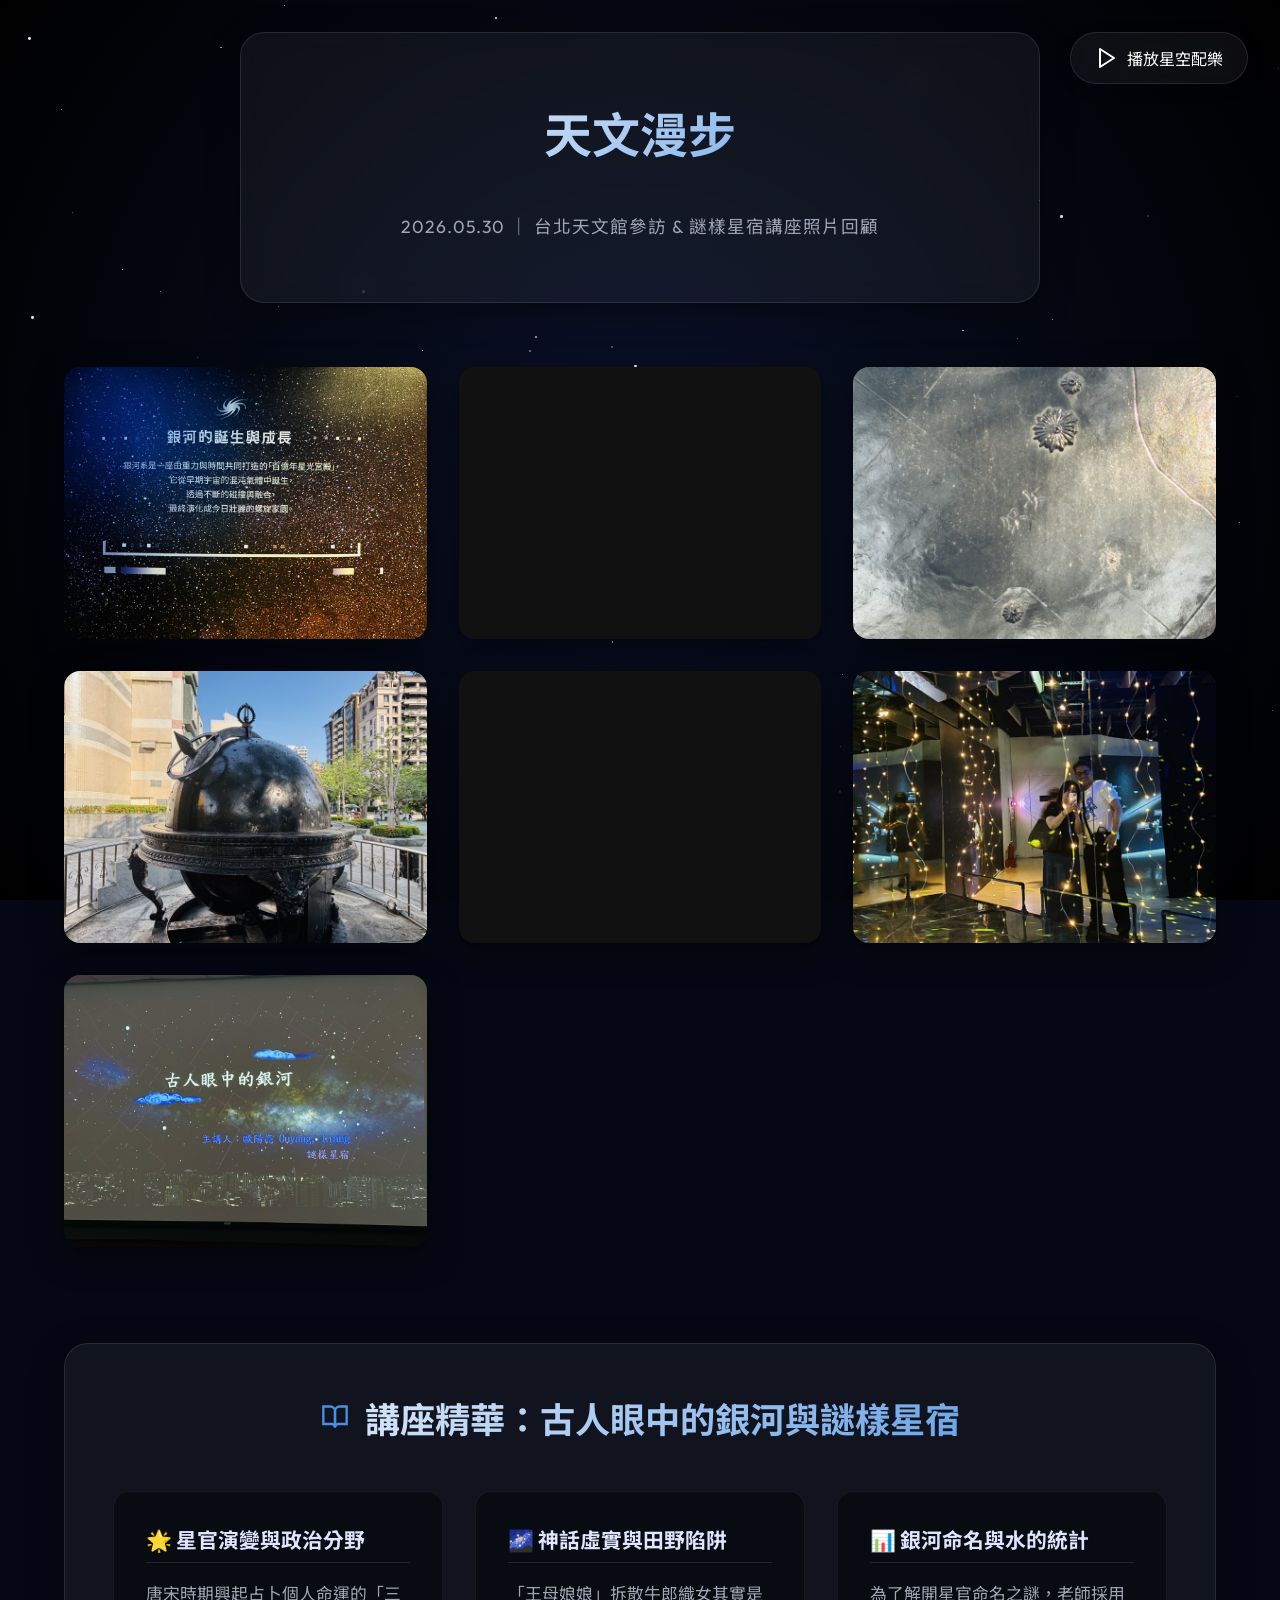
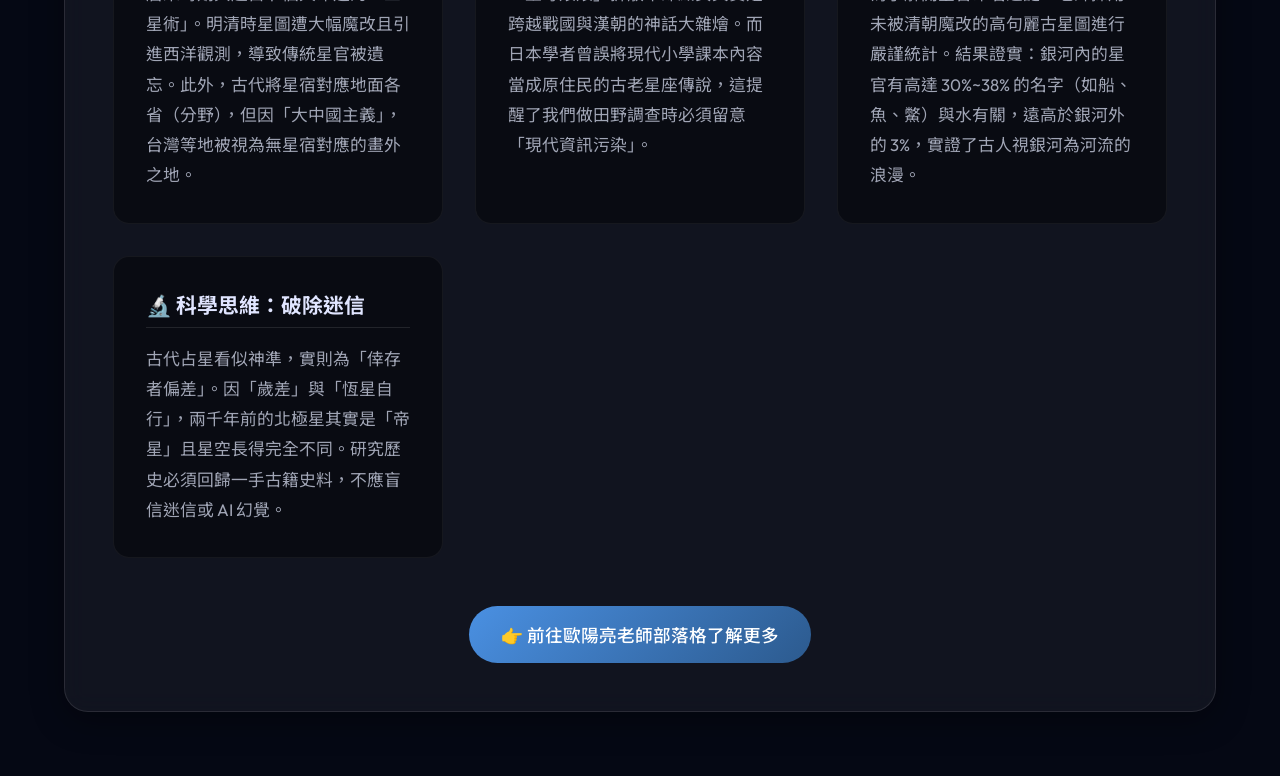
==== index.html @ 5d8cb3df "Optimize for iPhone 15 Pro" ====
<!DOCTYPE html>
<html lang="zh-TW">
<head>
    <meta charset="UTF-8">
    <meta name="viewport" content="width=device-width, initial-scale=1.0, viewport-fit=cover, maximum-scale=1.0, user-scalable=no">
    <meta name="apple-mobile-web-app-capable" content="yes">
    <meta name="apple-mobile-web-app-status-bar-style" content="black-translucent">
    <title>天文館參訪與講座紀錄</title>
    <meta name="description" content="2026年5月30日台北天文館參訪與歐陽亮老師「謎樣星宿」講座紀錄">
    <link href="https://fonts.googleapis.com/css2?family=Noto+Sans+TC:wght@300;400;700&family=Outfit:wght@300;500;700&display=swap" rel="stylesheet">
    <link rel="stylesheet" href="style.css">
</head>
<body>
    <div class="background-animation"></div>

    <audio id="bg-music" src="https://cdn.pixabay.com/download/audio/2022/05/27/audio_1808fbf07a.mp3" loop preload="auto"></audio>
    
    <button id="music-toggle" class="music-btn">
        <svg viewBox="0 0 24 24" width="24" height="24" stroke="currentColor" stroke-width="2" fill="none" stroke-linecap="round" stroke-linejoin="round"><polygon points="5 3 19 12 5 21 5 3"></polygon></svg>
        <span class="music-text">播放星空配樂</span>
    </button>
    
    <header class="glass-header">
        <h1>天文漫步 <span>Galactic Journey</span></h1>
        <p>2026.05.30 ｜ 台北天文館參訪 & 謎樣星宿講座照片回顧</p>
    </header>

    <main class="gallery-container">
        <div class="gallery-item" data-title="銀河的誕生與成長">
            <img src="galaxy_birth.jpg" alt="銀河的誕生與成長">
            <div class="overlay"><h3>銀河的誕生與成長</h3></div>
        </div>
        
        <div class="gallery-item video-item" data-title="星際體驗 1">
            <video autoplay loop muted playsinline>
                <source src="801822797.834747.mp4" type="video/mp4">
            </video>
            <div class="overlay"><h3>星際體驗展區 1</h3></div>
        </div>

        <div class="gallery-item" data-title="古代星圖考證">
            <img src="ancient_starmap.jpg" alt="古代星圖考證">
            <div class="overlay"><h3>古代星圖考證</h3></div>
        </div>

        <div class="gallery-item" data-title="戶外渾天儀">
            <img src="armillary_sphere.jpg" alt="戶外渾天儀">
            <div class="overlay"><h3>戶外天文儀器</h3></div>
        </div>

        <div class="gallery-item video-item" data-title="星際體驗 2">
            <video autoplay loop muted playsinline>
                <source src="801822753.452642.mp4" type="video/mp4">
            </video>
            <div class="overlay"><h3>星際體驗展區 2</h3></div>
        </div>

        <div class="gallery-item" data-title="沉浸式星空房">
            <img src="galaxy_light_room.jpg" alt="沉浸式星空房">
            <div class="overlay"><h3>沉浸式光影體驗</h3></div>
        </div>

        <div class="gallery-item" data-title="歐陽亮老師講座">
            <img src="lecture_slide.jpg" alt="歐陽亮老師講座">
            <div class="overlay"><h3>古人眼中的銀河</h3></div>
        </div>
    </main>

    <section class="lecture-content">
        <h2><svg viewBox="0 0 24 24" width="28" height="28" stroke="#4a90e2" stroke-width="2" fill="none"><path d="M2 3h6a4 4 0 0 1 4 4v14a3 3 0 0 0-3-3H2z"></path><path d="M22 3h-6a4 4 0 0 0-4 4v14a3 3 0 0 1 3-3h7z"></path></svg> 講座精華：古人眼中的銀河與謎樣星宿</h2>
        <div class="lecture-grid">
            <div class="lecture-card">
                <h3>🌟 星官演變與政治分野</h3>
                <p>唐宋時期興起占卜個人命運的「三星術」。明清時星圖遭大幅魔改且引進西洋觀測，導致傳統星官被遺忘。此外，古代將星宿對應地面各省（分野），但因「大中國主義」，台灣等地被視為無星宿對應的畫外之地。</p>
            </div>
            <div class="lecture-card">
                <h3>🌌 神話虛實與田野陷阱</h3>
                <p>「王母娘娘」拆散牛郎織女其實是跨越戰國與漢朝的神話大雜燴。而日本學者曾誤將現代小學課本內容當成原住民的古老星座傳說，這提醒了我們做田野調查時必須留意「現代資訊污染」。</p>
            </div>
            <div class="lecture-card">
                <h3>📊 銀河命名與水的統計</h3>
                <p>為了解開星官命名之謎，老師採用未被清朝魔改的高句麗古星圖進行嚴謹統計。結果證實：銀河內的星官有高達 30%~38% 的名字（如船、魚、鱉）與水有關，遠高於銀河外的 3%，實證了古人視銀河為河流的浪漫。</p>
            </div>
            <div class="lecture-card">
                <h3>🔬 科學思維：破除迷信</h3>
                <p>古代占星看似神準，實則為「倖存者偏差」。因「歲差」與「恆星自行」，兩千年前的北極星其實是「帝星」且星空長得完全不同。研究歷史必須回歸一手古籍史料，不應盲信迷信或 AI 幻覺。</p>
            </div>
        </div>
        <div class="lecture-footer">
            <a href="https://liangouystar.blogspot.com/" target="_blank" class="blog-btn">👉 前往歐陽亮老師部落格了解更多</a>
        </div>
    </section>

    <!-- Lightbox Modal -->
    <div id="lightbox" class="lightbox">
        <span class="close-btn">&times;</span>
        <div class="lightbox-content">
            <div id="lightbox-media"></div>
            <p id="lightbox-caption"></p>
        </div>
    </div>

    <script src="script.js"></script>
</body>
</html>
---- style.css ----
:root {
    --bg-color: #050814;
    --text-primary: #ffffff;
    --text-secondary: #a0a5b5;
    --accent: #4a90e2;
    --glass-bg: rgba(255, 255, 255, 0.05);
    --glass-border: rgba(255, 255, 255, 0.1);
}

* {
    margin: 0;
    padding: 0;
    box-sizing: border-box;
}

body {
    background-color: var(--bg-color);
    color: var(--text-primary);
    font-family: 'Outfit', 'Noto Sans TC', sans-serif;
    min-height: 100vh;
    overflow-x: hidden;
    padding-bottom: env(safe-area-inset-bottom);
    -webkit-tap-highlight-color: transparent;
}

/* Background Stars Animation */
.background-animation {
    position: fixed;
    top: 0;
    left: 0;
    width: 100vw;
    height: 100vh;
    z-index: -1;
    background: radial-gradient(circle at center, #0a1128 0%, #000000 100%);
}

.glass-header {
    text-align: center;
    padding: 4rem 2rem;
    margin: 2rem auto;
    width: 90%;
    max-width: 800px;
    background: var(--glass-bg);
    backdrop-filter: blur(12px);
    -webkit-backdrop-filter: blur(12px);
    border: 1px solid var(--glass-border);
    border-radius: 24px;
    box-shadow: 0 8px 32px 0 rgba(0, 0, 0, 0.37);
    animation: fadeInDown 1s ease-out;
}

.glass-header h1 {
    font-size: 3rem;
    font-weight: 700;
    margin-bottom: 0.5rem;
    background: linear-gradient(135deg, #fff, #4a90e2);
    -webkit-background-clip: text;
    -webkit-text-fill-color: transparent;
}

.glass-header h1 span {
    font-weight: 300;
    font-size: 1.5rem;
    display: block;
    margin-top: 0.5rem;
    letter-spacing: 4px;
    opacity: 0.8;
}

.glass-header p {
    color: var(--text-secondary);
    font-size: 1.1rem;
    letter-spacing: 1px;
}

/* Music Button */
.music-btn {
    position: fixed;
    top: calc(2rem + env(safe-area-inset-top));
    right: calc(2rem + env(safe-area-inset-right));
    z-index: 100;
    background: var(--glass-bg);
    backdrop-filter: blur(12px);
    -webkit-backdrop-filter: blur(12px);
    border: 1px solid var(--glass-border);
    border-radius: 30px;
    padding: 0.8rem 1.5rem;
    color: var(--text-primary);
    cursor: pointer;
    display: flex;
    align-items: center;
    gap: 0.5rem;
    font-family: 'Outfit', 'Noto Sans TC', sans-serif;
    font-size: 1rem;
    transition: all 0.3s ease;
    box-shadow: 0 4px 15px rgba(0, 0, 0, 0.2);
}

.music-btn:hover {
    background: rgba(255, 255, 255, 0.15);
    transform: translateY(-2px);
}

.music-btn.playing {
    color: var(--accent);
    border-color: var(--accent);
    box-shadow: 0 0 20px rgba(74, 144, 226, 0.4);
}

/* Gallery Grid */
.gallery-container {
    display: grid;
    grid-template-columns: repeat(auto-fill, minmax(300px, 1fr));
    gap: 2rem;
    padding: 2rem 5%;
    max-width: 1400px;
    margin: 0 auto;
}

.gallery-item {
    position: relative;
    border-radius: 16px;
    overflow: hidden;
    cursor: pointer;
    background: #111;
    aspect-ratio: 4/3;
    box-shadow: 0 10px 30px rgba(0, 0, 0, 0.5);
    transition: transform 0.4s cubic-bezier(0.175, 0.885, 0.32, 1.275), box-shadow 0.4s ease;
    animation: fadeInUp 0.8s ease-out backwards;
}

.gallery-item:nth-child(1) { animation-delay: 0.1s; }
.gallery-item:nth-child(2) { animation-delay: 0.2s; }
.gallery-item:nth-child(3) { animation-delay: 0.3s; }
.gallery-item:nth-child(4) { animation-delay: 0.4s; }
.gallery-item:nth-child(5) { animation-delay: 0.5s; }
.gallery-item:nth-child(6) { animation-delay: 0.6s; }
.gallery-item:nth-child(7) { animation-delay: 0.7s; }

.gallery-item:hover {
    transform: translateY(-10px) scale(1.02);
    box-shadow: 0 15px 40px rgba(74, 144, 226, 0.3);
}

.gallery-item img, .gallery-item video {
    width: 100%;
    height: 100%;
    object-fit: cover;
    transition: transform 0.6s ease;
}

.gallery-item:hover img, .gallery-item:hover video {
    transform: scale(1.1);
}

.overlay {
    position: absolute;
    bottom: 0;
    left: 0;
    right: 0;
    background: linear-gradient(to top, rgba(0,0,0,0.9), transparent);
    padding: 2rem 1.5rem 1.5rem;
    transform: translateY(100%);
    transition: transform 0.4s ease;
}

.gallery-item:hover .overlay {
    transform: translateY(0);
}

.overlay h3 {
    font-size: 1.2rem;
    font-weight: 500;
    letter-spacing: 1px;
}

/* Lightbox Modal */
.lightbox {
    position: fixed;
    top: 0;
    left: 0;
    width: 100%;
    height: 100%;
    background: rgba(0, 0, 0, 0.95);
    backdrop-filter: blur(10px);
    display: flex;
    justify-content: center;
    align-items: center;
    z-index: 1000;
    opacity: 0;
    pointer-events: none;
    transition: opacity 0.4s ease;
}

.lightbox.active {
    opacity: 1;
    pointer-events: all;
}

.lightbox-content {
    position: relative;
    max-width: 90%;
    max-height: 90vh;
    display: flex;
    flex-direction: column;
    align-items: center;
    transform: scale(0.9);
    transition: transform 0.4s cubic-bezier(0.175, 0.885, 0.32, 1.275);
}

.lightbox.active .lightbox-content {
    transform: scale(1);
}

#lightbox-media img, #lightbox-media video {
    max-width: 100%;
    max-height: 80vh;
    border-radius: 8px;
    box-shadow: 0 10px 40px rgba(0,0,0,0.5);
}

#lightbox-caption {
    margin-top: 1rem;
    font-size: 1.2rem;
    letter-spacing: 1px;
    color: var(--text-secondary);
}

.close-btn {
    position: absolute;
    top: calc(1rem + env(safe-area-inset-top));
    right: calc(1.5rem + env(safe-area-inset-right));
    font-size: 3rem;
    color: white;
    cursor: pointer;
    transition: color 0.3s ease;
}

.close-btn:hover {
    color: var(--accent);
}

/* Lecture Content Section */
.lecture-content {
    margin: 4rem auto;
    padding: 3rem;
    width: 90%;
    max-width: 1400px;
    background: var(--glass-bg);
    backdrop-filter: blur(12px);
    -webkit-backdrop-filter: blur(12px);
    border: 1px solid var(--glass-border);
    border-radius: 24px;
    box-shadow: 0 8px 32px 0 rgba(0, 0, 0, 0.37);
    animation: fadeInUp 1s ease-out;
}

.lecture-content h2 {
    display: flex;
    align-items: center;
    justify-content: center;
    gap: 1rem;
    font-size: 2.2rem;
    margin-bottom: 3rem;
    background: linear-gradient(135deg, #fff, #4a90e2);
    -webkit-background-clip: text;
    -webkit-text-fill-color: transparent;
}

.lecture-grid {
    display: grid;
    grid-template-columns: repeat(auto-fit, minmax(280px, 1fr));
    gap: 2rem;
}

.lecture-card {
    background: rgba(0, 0, 0, 0.4);
    border: 1px solid rgba(255, 255, 255, 0.05);
    padding: 2rem;
    border-radius: 16px;
    transition: transform 0.3s ease, box-shadow 0.3s ease, background 0.3s ease;
}

.lecture-card:hover {
    transform: translateY(-5px);
    background: rgba(255, 255, 255, 0.05);
    box-shadow: 0 10px 25px rgba(74, 144, 226, 0.15);
    border-color: rgba(74, 144, 226, 0.3);
}

.lecture-card h3 {
    font-size: 1.3rem;
    margin-bottom: 1rem;
    color: #e0e5ff;
    border-bottom: 1px solid rgba(255, 255, 255, 0.1);
    padding-bottom: 0.5rem;
}

.lecture-card p {
    color: var(--text-secondary);
    line-height: 1.8;
    font-size: 1.05rem;
}

.lecture-footer {
    margin-top: 3rem;
    text-align: center;
}

.blog-btn {
    display: inline-block;
    padding: 1rem 2rem;
    background: linear-gradient(135deg, #4a90e2, #2c5a8e);
    color: #fff;
    text-decoration: none;
    border-radius: 30px;
    font-weight: 500;
    font-size: 1.1rem;
    transition: transform 0.3s ease, box-shadow 0.3s ease;
}

.blog-btn:hover {
    transform: scale(1.05);
    box-shadow: 0 0 20px rgba(74, 144, 226, 0.5);
}

@keyframes fadeInDown {
    from { opacity: 0; transform: translateY(-30px); }
    to { opacity: 1; transform: translateY(0); }
}

@keyframes fadeInUp {
    from { opacity: 0; transform: translateY(30px); }
    to { opacity: 1; transform: translateY(0); }
}

@media (max-width: 768px) {
    .glass-header { 
        padding: 2rem 1rem; 
        margin: calc(1rem + env(safe-area-inset-top)) 1rem 1rem; 
        width: auto; 
    }
    .glass-header h1 { font-size: 1.8rem; }
    .gallery-container { 
        grid-template-columns: 1fr; /* Single column on iPhone */
        gap: 1.5rem; 
        padding: 1rem env(safe-area-inset-right) 1rem env(safe-area-inset-left);
    }
    .lecture-content { 
        margin: 2rem 1rem; 
        padding: 2rem 1.5rem; 
        width: auto; 
    }
    .lecture-content h2 { font-size: 1.5rem; }
    
    /* Adjust music button for iPhone 15 Pro / Dynamic Island */
    .music-btn {
        padding: 0.8rem;
        top: calc(1rem + env(safe-area-inset-top));
        right: calc(1rem + env(safe-area-inset-right));
        border-radius: 50%;
    }
    .music-btn .music-text {
        display: none; /* Hide text on phone to save space */
    }
    .music-btn svg {
        margin: 0;
    }
}
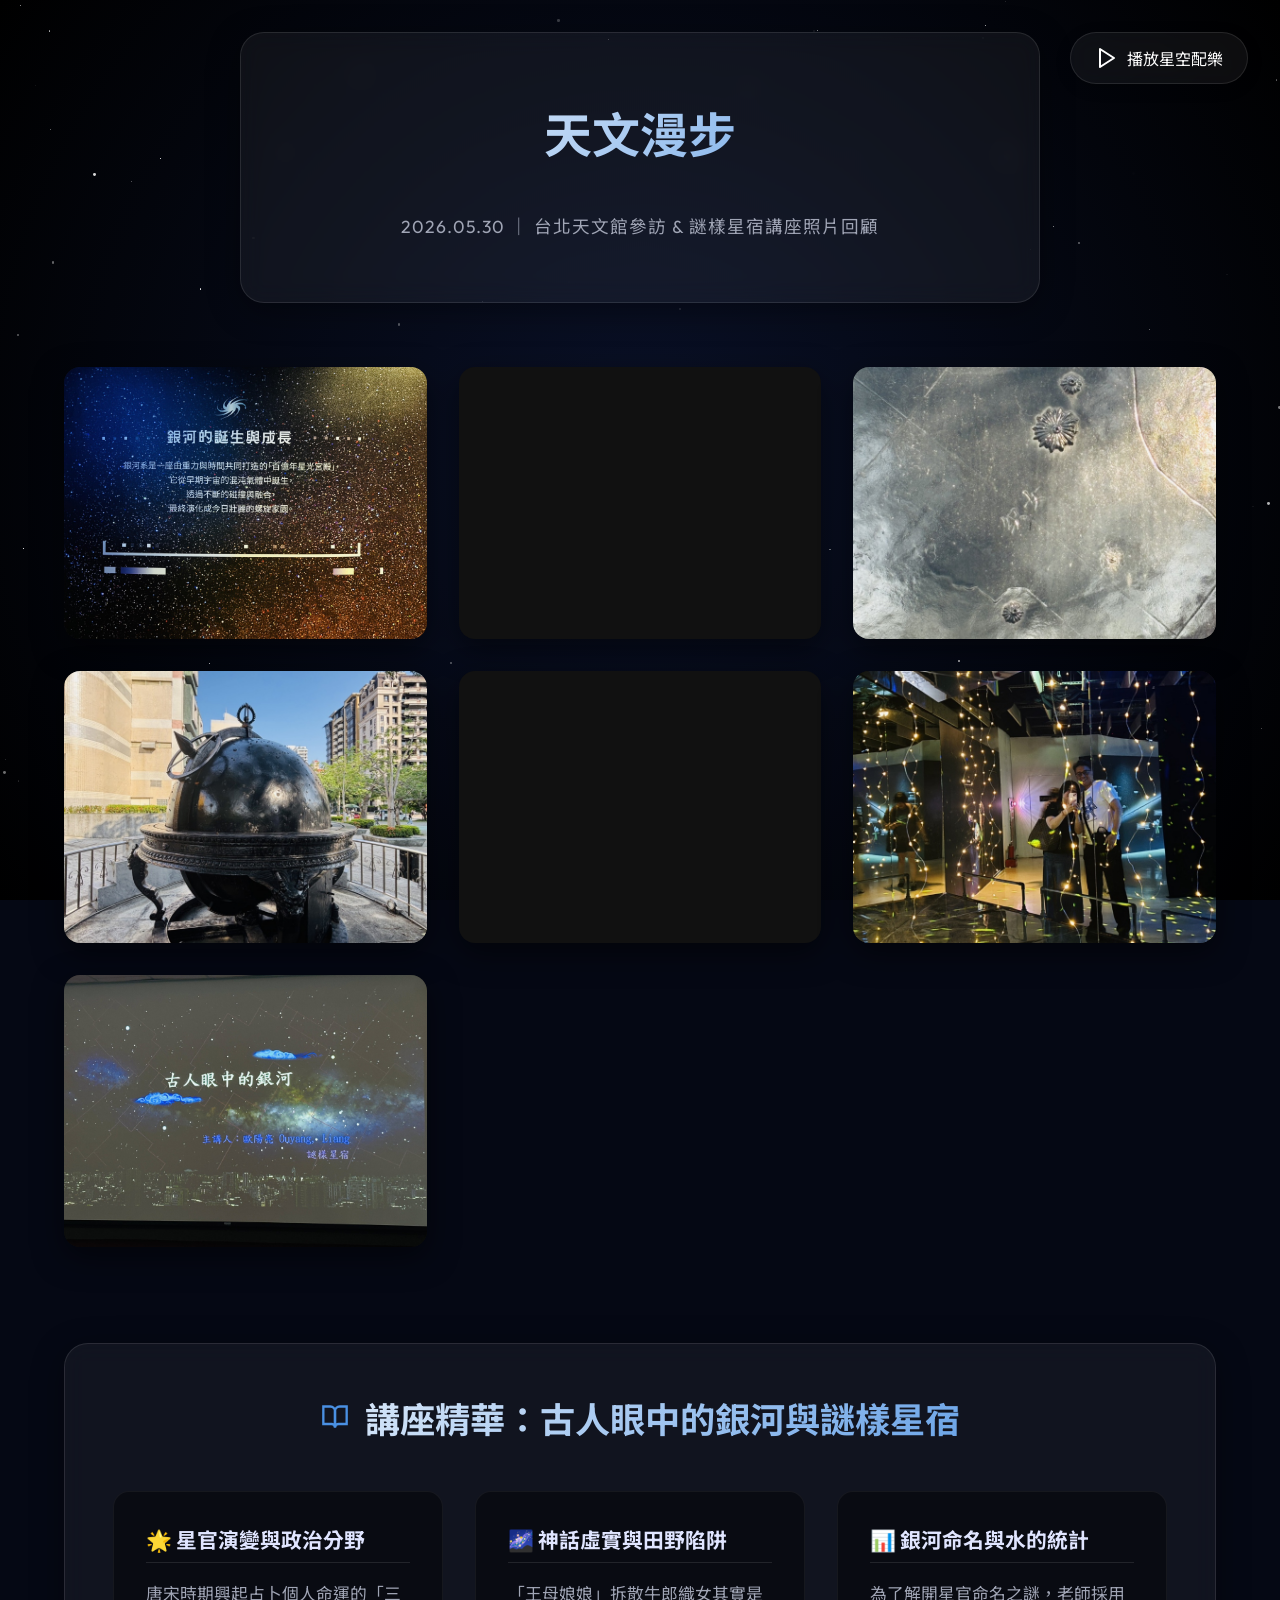
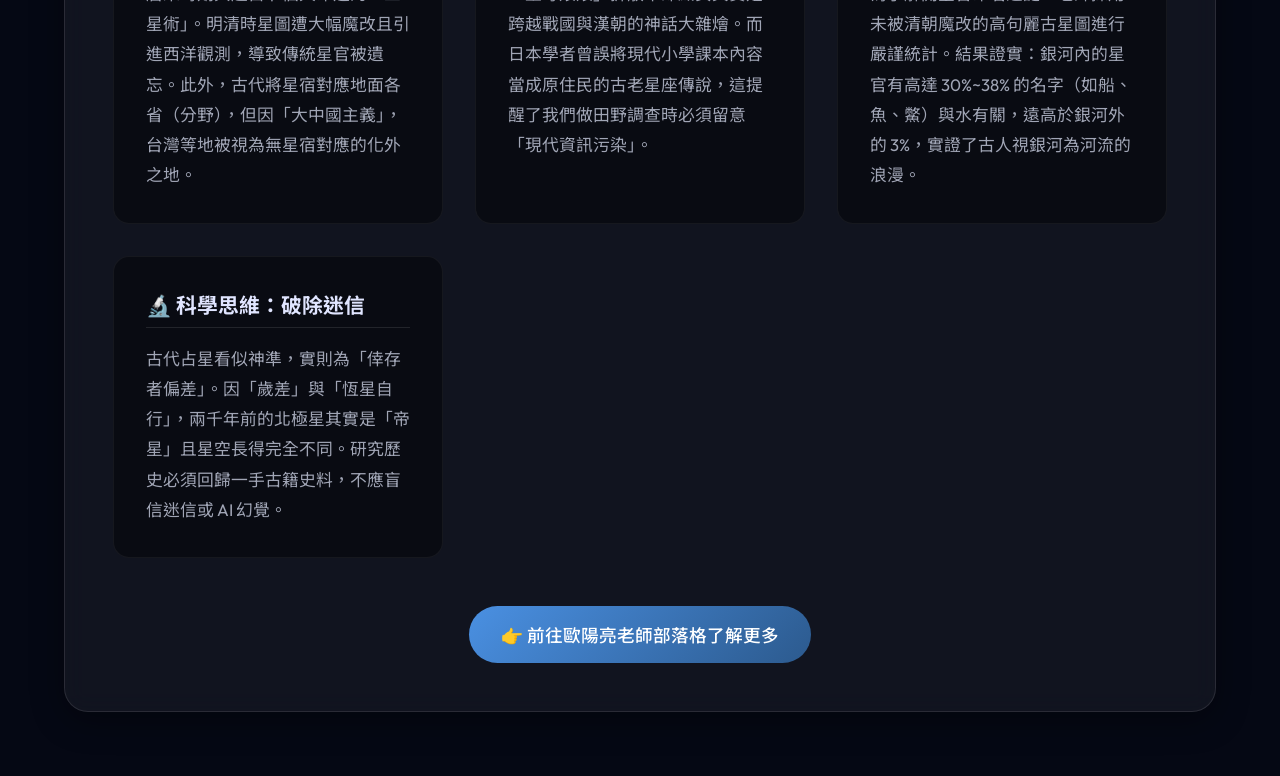
==== commit d3f5afd2: "Fix typo: 畫外之地 -> 化外之地" ====
--- a/index.html
+++ b/index.html
@@ -71,7 +71,7 @@
         <div class="lecture-grid">
             <div class="lecture-card">
                 <h3>🌟 星官演變與政治分野</h3>
-                <p>唐宋時期興起占卜個人命運的「三星術」。明清時星圖遭大幅魔改且引進西洋觀測，導致傳統星官被遺忘。此外，古代將星宿對應地面各省（分野），但因「大中國主義」，台灣等地被視為無星宿對應的畫外之地。</p>
+                <p>唐宋時期興起占卜個人命運的「三星術」。明清時星圖遭大幅魔改且引進西洋觀測，導致傳統星官被遺忘。此外，古代將星宿對應地面各省（分野），但因「大中國主義」，台灣等地被視為無星宿對應的化外之地。</p>
             </div>
             <div class="lecture-card">
                 <h3>🌌 神話虛實與田野陷阱</h3>
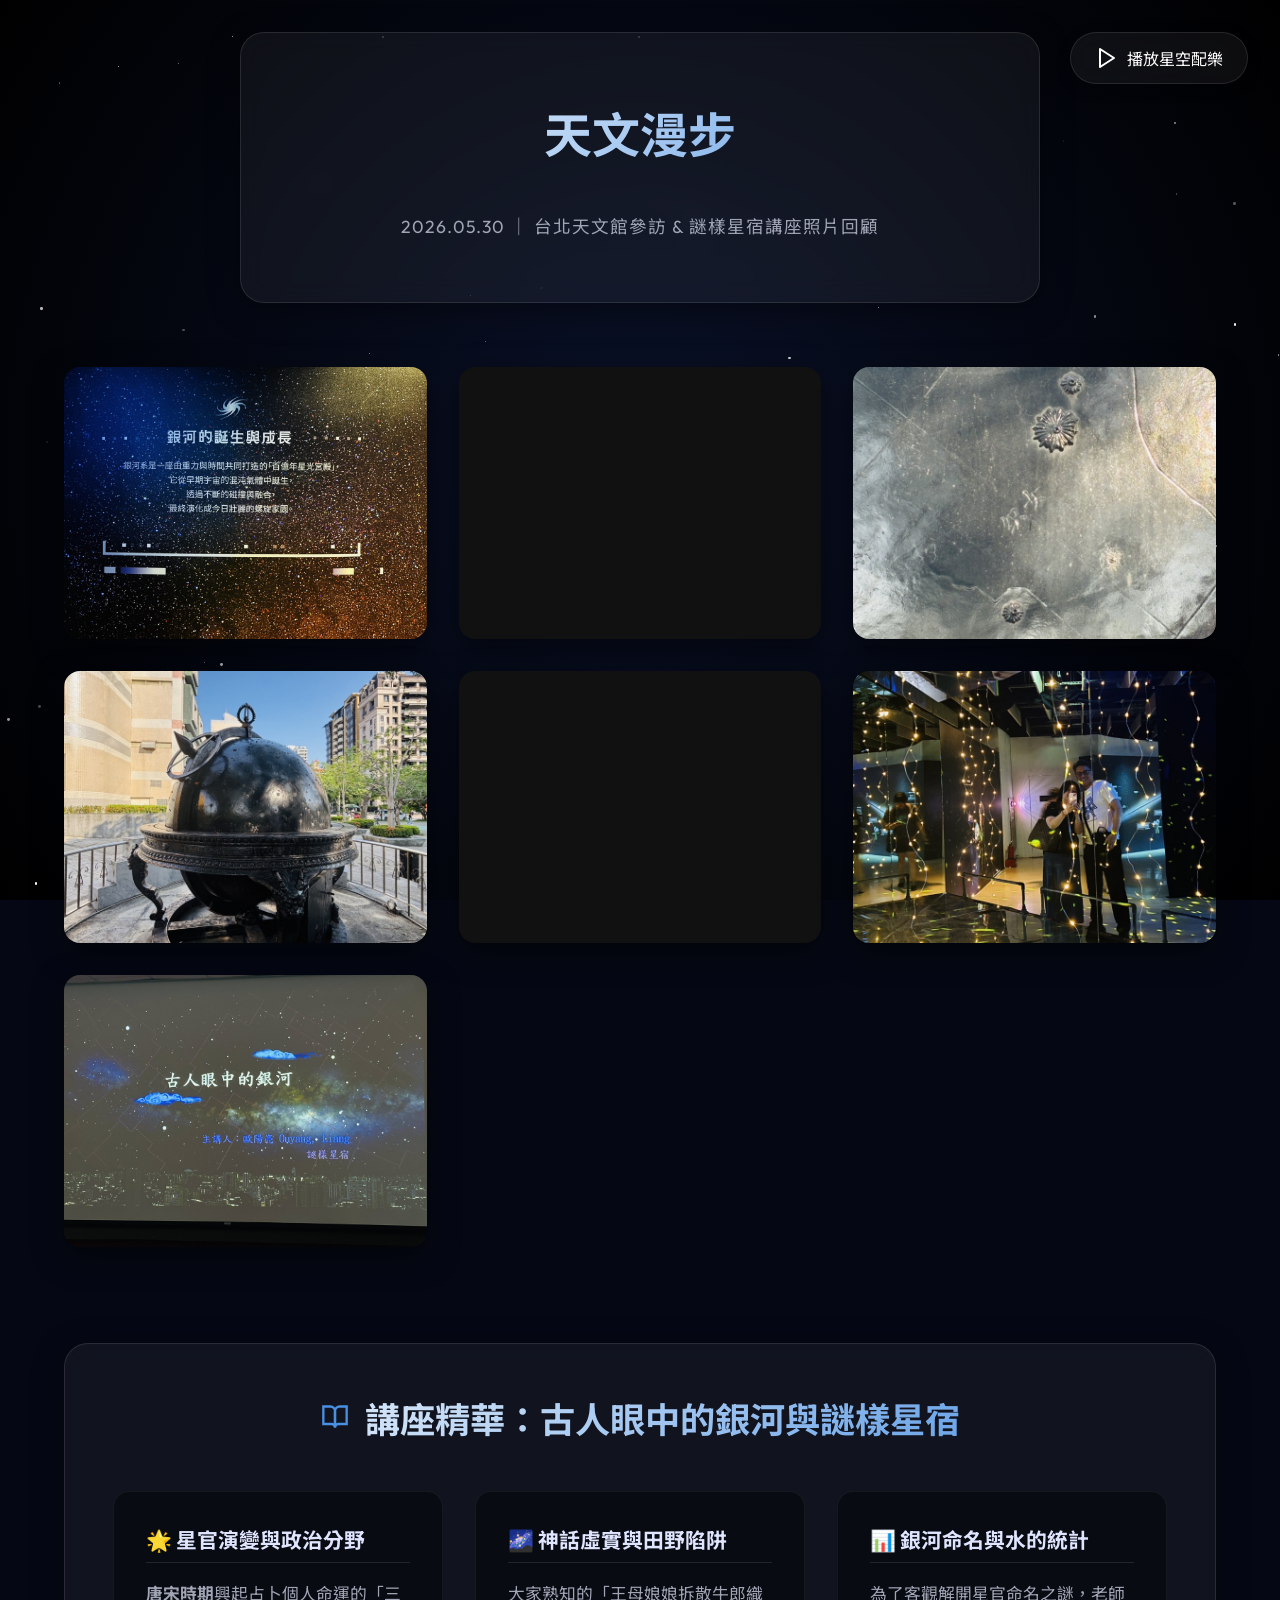
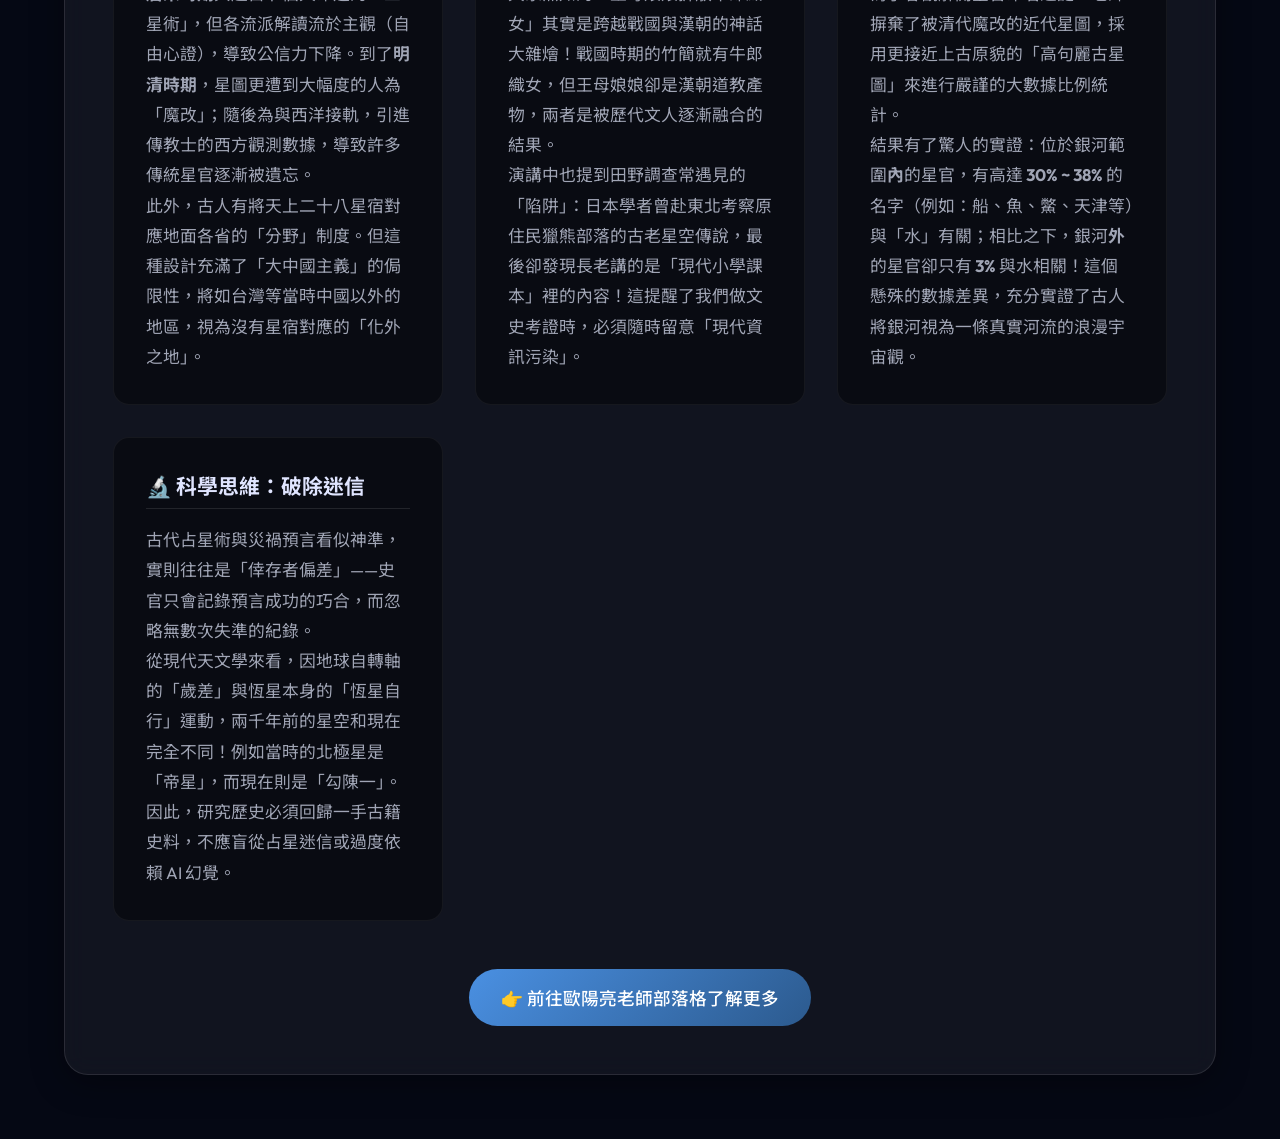
==== commit 17c3f07e: "Enrich lecture content" ====
--- a/index.html
+++ b/index.html
@@ -71,19 +71,23 @@
         <div class="lecture-grid">
             <div class="lecture-card">
                 <h3>🌟 星官演變與政治分野</h3>
-                <p>唐宋時期興起占卜個人命運的「三星術」。明清時星圖遭大幅魔改且引進西洋觀測，導致傳統星官被遺忘。此外，古代將星宿對應地面各省（分野），但因「大中國主義」，台灣等地被視為無星宿對應的化外之地。</p>
+                <p><strong>唐宋時期</strong>興起占卜個人命運的「三星術」，但各流派解讀流於主觀（自由心證），導致公信力下降。到了<strong>明清時期</strong>，星圖更遭到大幅度的人為「魔改」；隨後為與西洋接軌，引進傳教士的西方觀測數據，導致許多傳統星官逐漸被遺忘。</p>
+                <p>此外，古人有將天上二十八星宿對應地面各省的「分野」制度。但這種設計充滿了「大中國主義」的侷限性，將如台灣等當時中國以外的地區，視為沒有星宿對應的「化外之地」。</p>
             </div>
             <div class="lecture-card">
                 <h3>🌌 神話虛實與田野陷阱</h3>
-                <p>「王母娘娘」拆散牛郎織女其實是跨越戰國與漢朝的神話大雜燴。而日本學者曾誤將現代小學課本內容當成原住民的古老星座傳說，這提醒了我們做田野調查時必須留意「現代資訊污染」。</p>
+                <p>大家熟知的「王母娘娘拆散牛郎織女」其實是跨越戰國與漢朝的神話大雜燴！戰國時期的竹簡就有牛郎織女，但王母娘娘卻是漢朝道教產物，兩者是被歷代文人逐漸融合的結果。</p>
+                <p>演講中也提到田野調查常遇見的「陷阱」：日本學者曾赴東北考察原住民獵熊部落的古老星空傳說，最後卻發現長老講的是「現代小學課本」裡的內容！這提醒了我們做文史考證時，必須隨時留意「現代資訊污染」。</p>
             </div>
             <div class="lecture-card">
                 <h3>📊 銀河命名與水的統計</h3>
-                <p>為了解開星官命名之謎，老師採用未被清朝魔改的高句麗古星圖進行嚴謹統計。結果證實：銀河內的星官有高達 30%~38% 的名字（如船、魚、鱉）與水有關，遠高於銀河外的 3%，實證了古人視銀河為河流的浪漫。</p>
+                <p>為了客觀解開星官命名之謎，老師摒棄了被清代魔改的近代星圖，採用更接近上古原貌的「高句麗古星圖」來進行嚴謹的大數據比例統計。</p>
+                <p>結果有了驚人的實證：位於銀河範圍<strong>內</strong>的星官，有高達 <strong>30% ~ 38%</strong> 的名字（例如：船、魚、鱉、天津等）與「水」有關；相比之下，銀河<strong>外</strong>的星官卻只有 <strong>3%</strong> 與水相關！這個懸殊的數據差異，充分實證了古人將銀河視為一條真實河流的浪漫宇宙觀。</p>
             </div>
             <div class="lecture-card">
                 <h3>🔬 科學思維：破除迷信</h3>
-                <p>古代占星看似神準，實則為「倖存者偏差」。因「歲差」與「恆星自行」，兩千年前的北極星其實是「帝星」且星空長得完全不同。研究歷史必須回歸一手古籍史料，不應盲信迷信或 AI 幻覺。</p>
+                <p>古代占星術與災禍預言看似神準，實則往往是「倖存者偏差」——史官只會記錄預言成功的巧合，而忽略無數次失準的紀錄。</p>
+                <p>從現代天文學來看，因地球自轉軸的「歲差」與恆星本身的「恆星自行」運動，兩千年前的星空和現在完全不同！例如當時的北極星是「帝星」，而現在則是「勾陳一」。因此，研究歷史必須回歸一手古籍史料，不應盲從占星迷信或過度依賴 AI 幻覺。</p>
             </div>
         </div>
         <div class="lecture-footer">
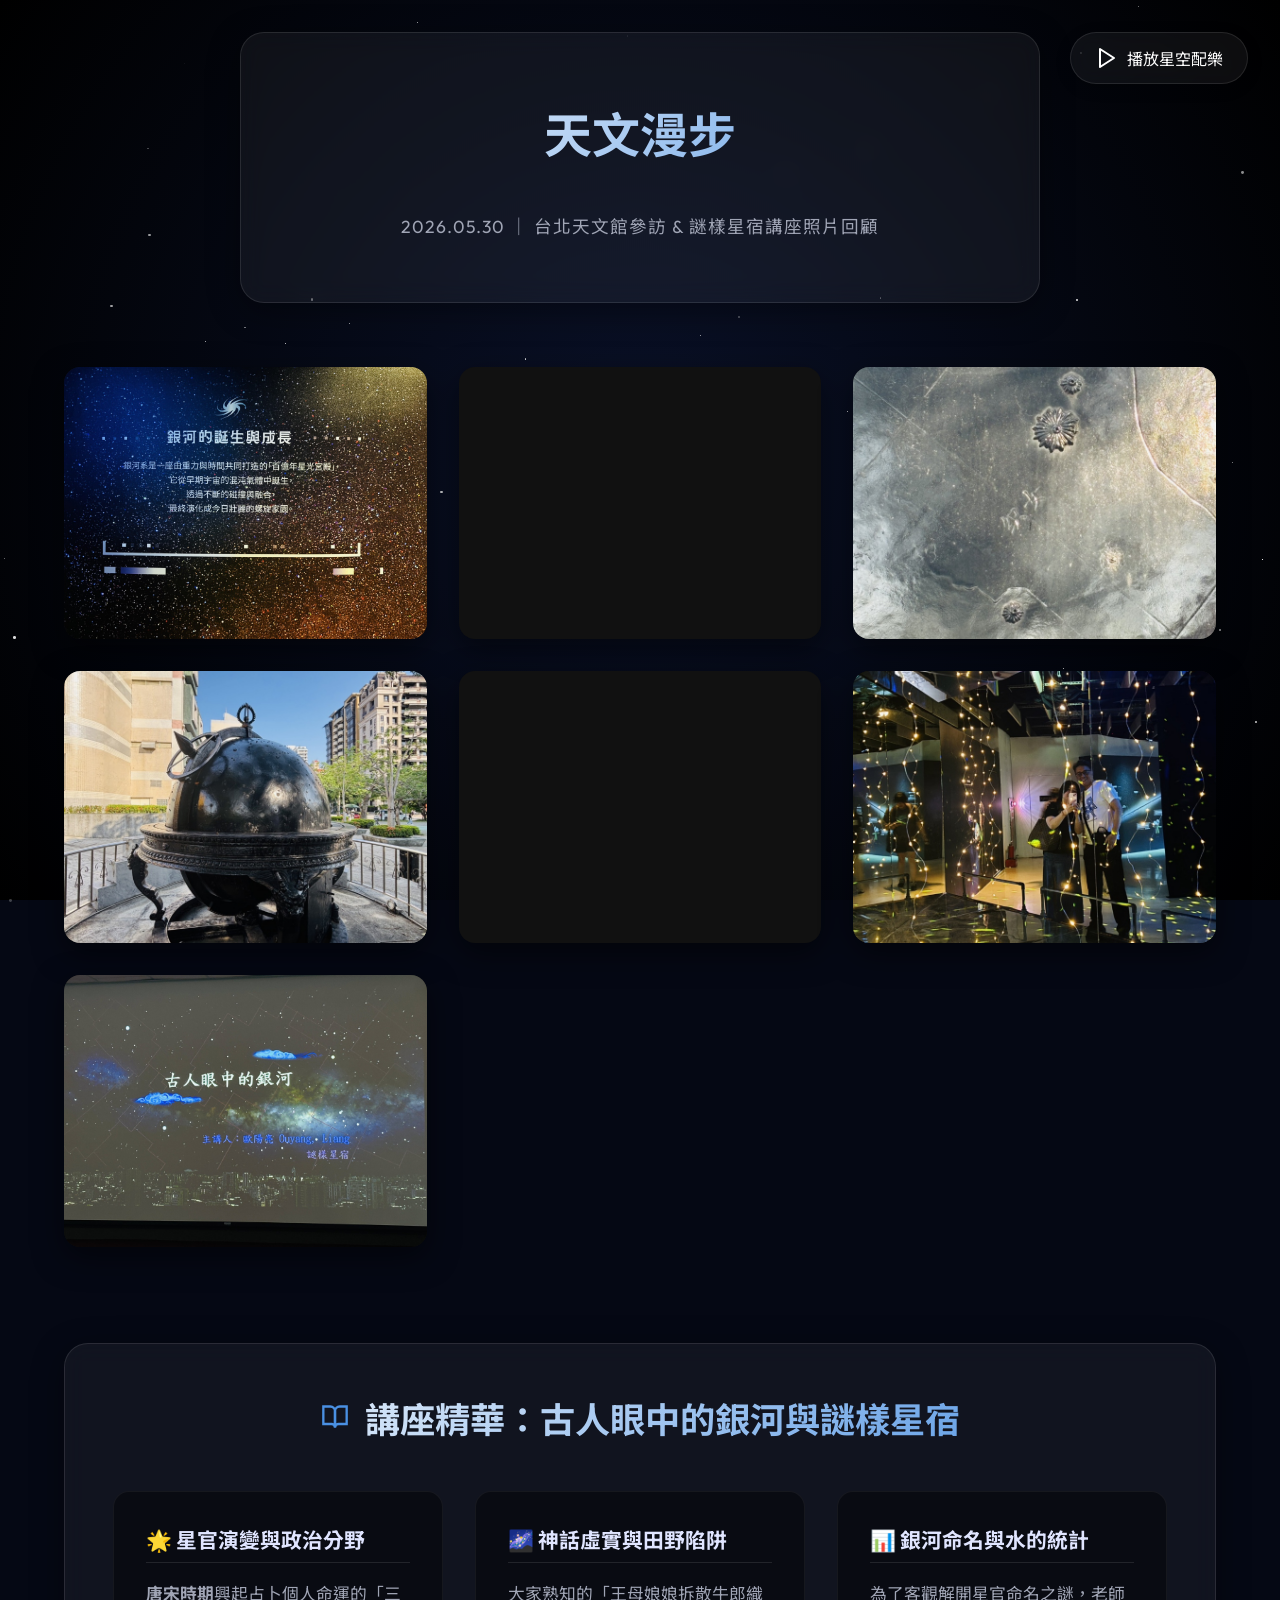
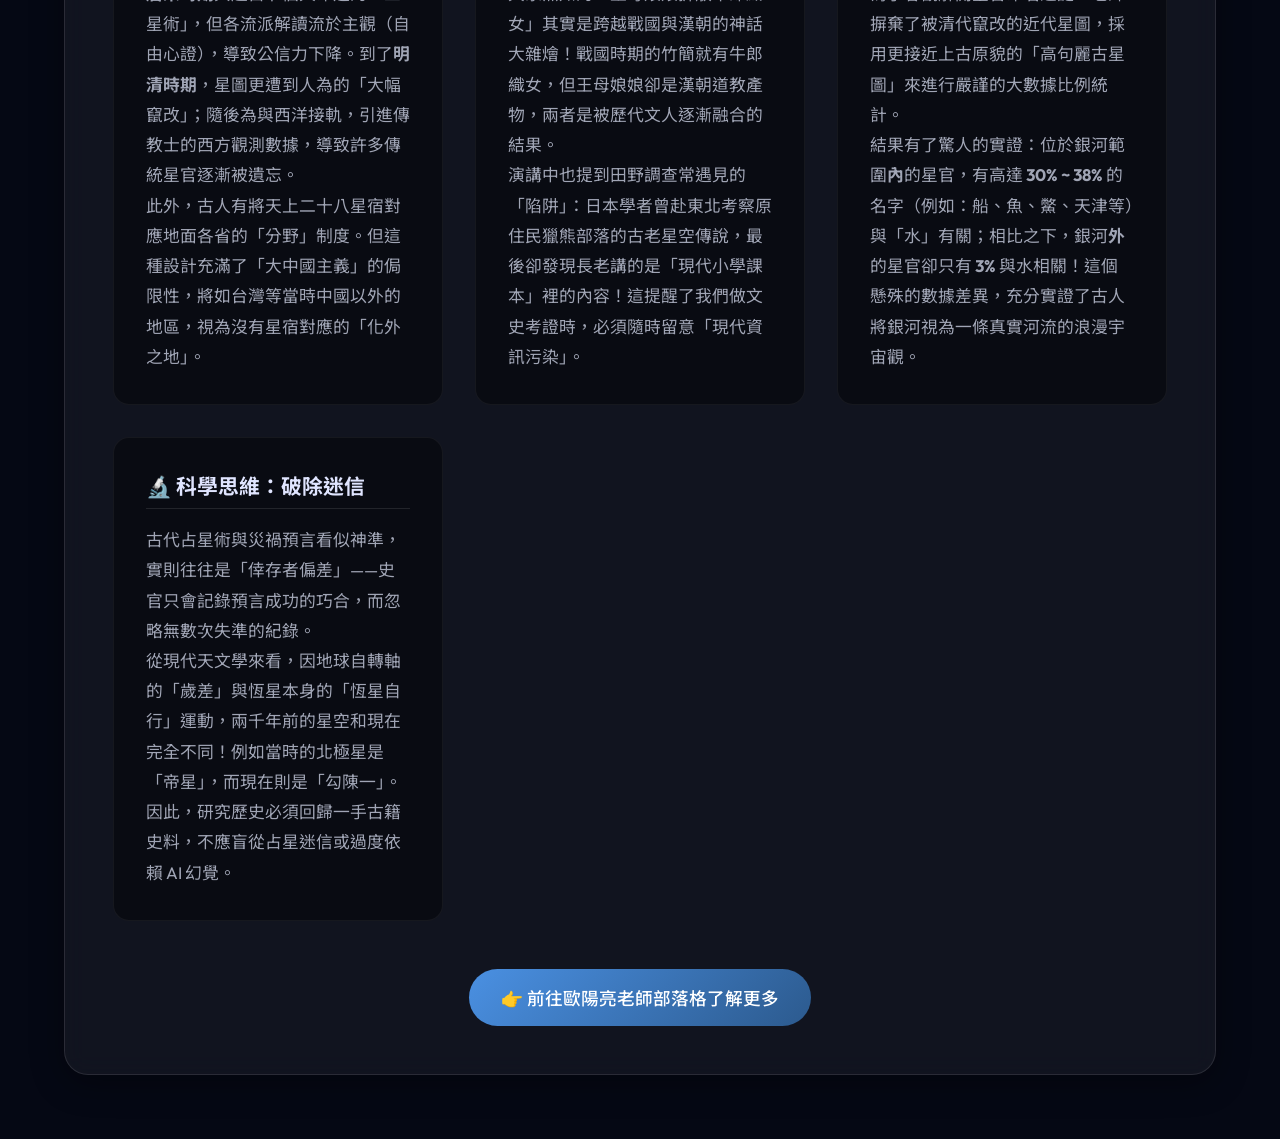
==== commit 314c7eb3: "Replace informal slang with formal term" ====
--- a/index.html
+++ b/index.html
@@ -71,7 +71,7 @@
         <div class="lecture-grid">
             <div class="lecture-card">
                 <h3>🌟 星官演變與政治分野</h3>
-                <p><strong>唐宋時期</strong>興起占卜個人命運的「三星術」，但各流派解讀流於主觀（自由心證），導致公信力下降。到了<strong>明清時期</strong>，星圖更遭到大幅度的人為「魔改」；隨後為與西洋接軌，引進傳教士的西方觀測數據，導致許多傳統星官逐漸被遺忘。</p>
+                <p><strong>唐宋時期</strong>興起占卜個人命運的「三星術」，但各流派解讀流於主觀（自由心證），導致公信力下降。到了<strong>明清時期</strong>，星圖更遭到人為的「大幅竄改」；隨後為與西洋接軌，引進傳教士的西方觀測數據，導致許多傳統星官逐漸被遺忘。</p>
                 <p>此外，古人有將天上二十八星宿對應地面各省的「分野」制度。但這種設計充滿了「大中國主義」的侷限性，將如台灣等當時中國以外的地區，視為沒有星宿對應的「化外之地」。</p>
             </div>
             <div class="lecture-card">
@@ -81,7 +81,7 @@
             </div>
             <div class="lecture-card">
                 <h3>📊 銀河命名與水的統計</h3>
-                <p>為了客觀解開星官命名之謎，老師摒棄了被清代魔改的近代星圖，採用更接近上古原貌的「高句麗古星圖」來進行嚴謹的大數據比例統計。</p>
+                <p>為了客觀解開星官命名之謎，老師摒棄了被清代竄改的近代星圖，採用更接近上古原貌的「高句麗古星圖」來進行嚴謹的大數據比例統計。</p>
                 <p>結果有了驚人的實證：位於銀河範圍<strong>內</strong>的星官，有高達 <strong>30% ~ 38%</strong> 的名字（例如：船、魚、鱉、天津等）與「水」有關；相比之下，銀河<strong>外</strong>的星官卻只有 <strong>3%</strong> 與水相關！這個懸殊的數據差異，充分實證了古人將銀河視為一條真實河流的浪漫宇宙觀。</p>
             </div>
             <div class="lecture-card">
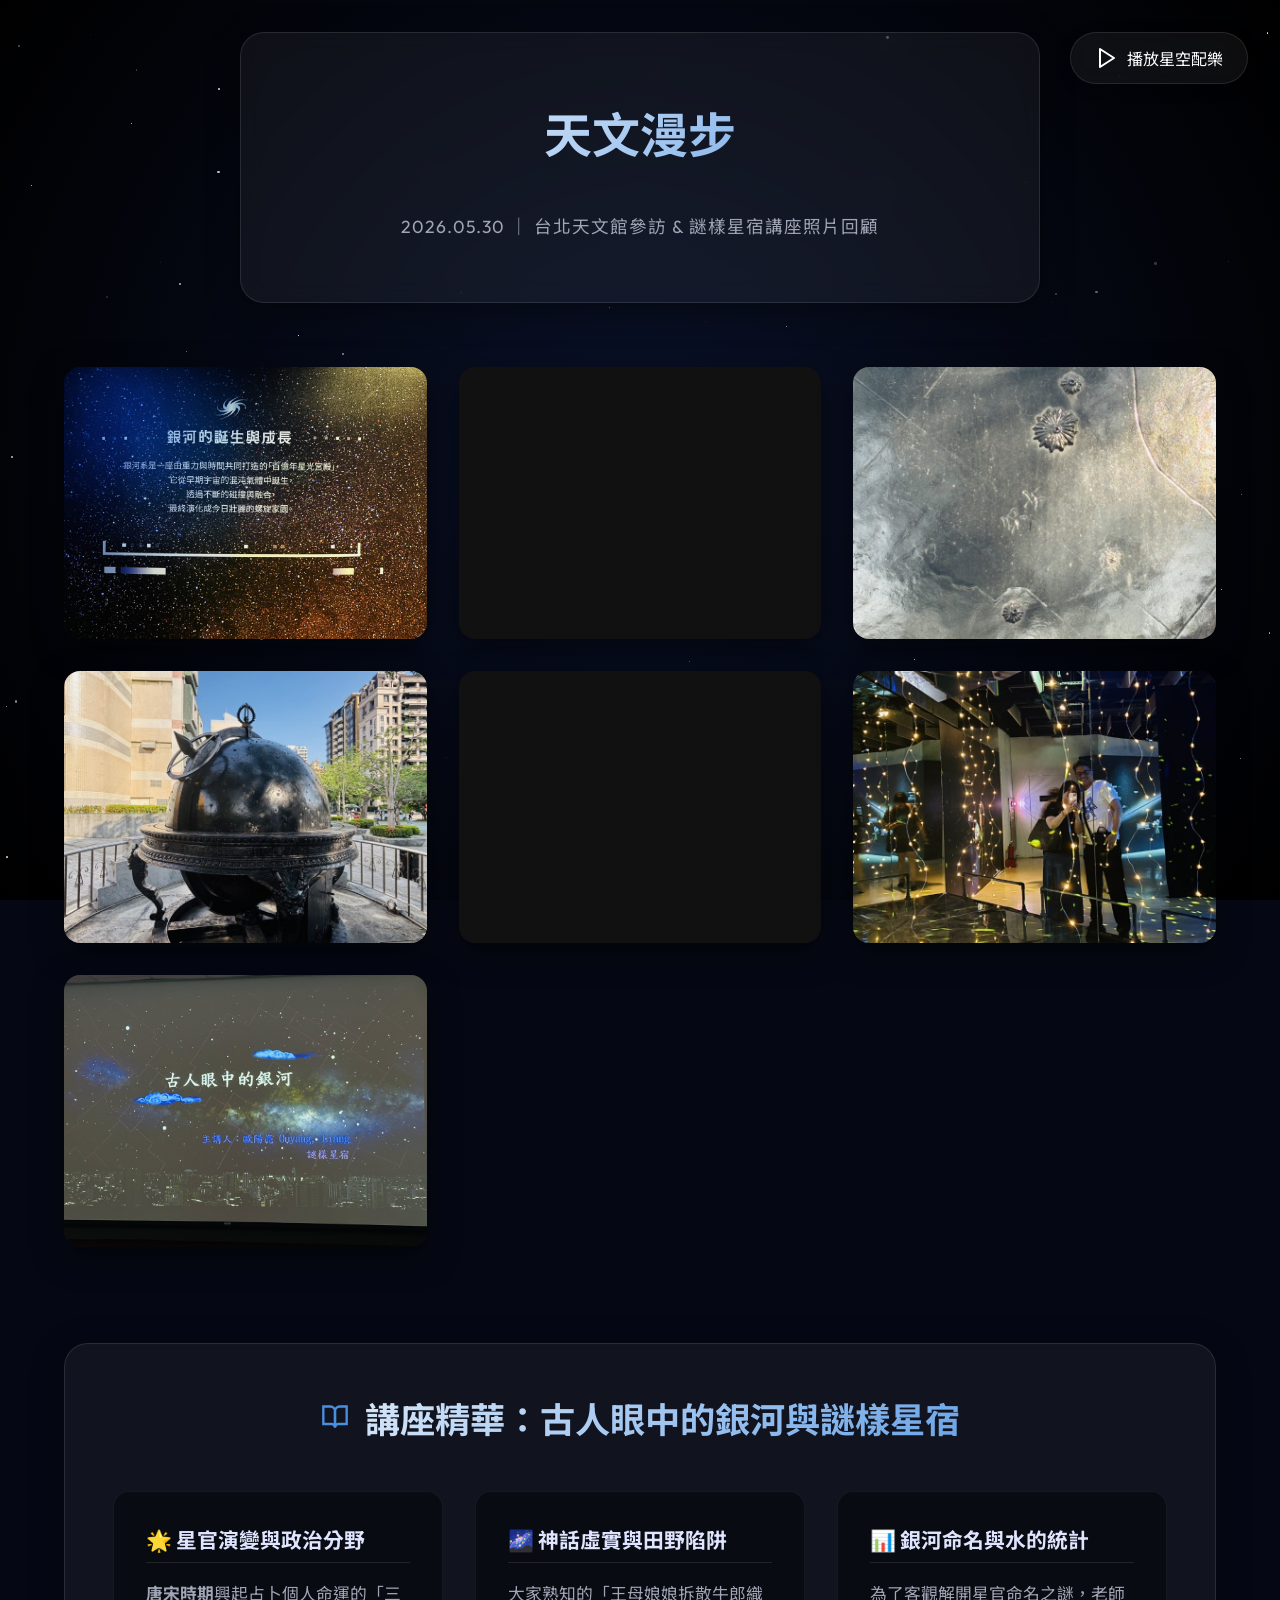
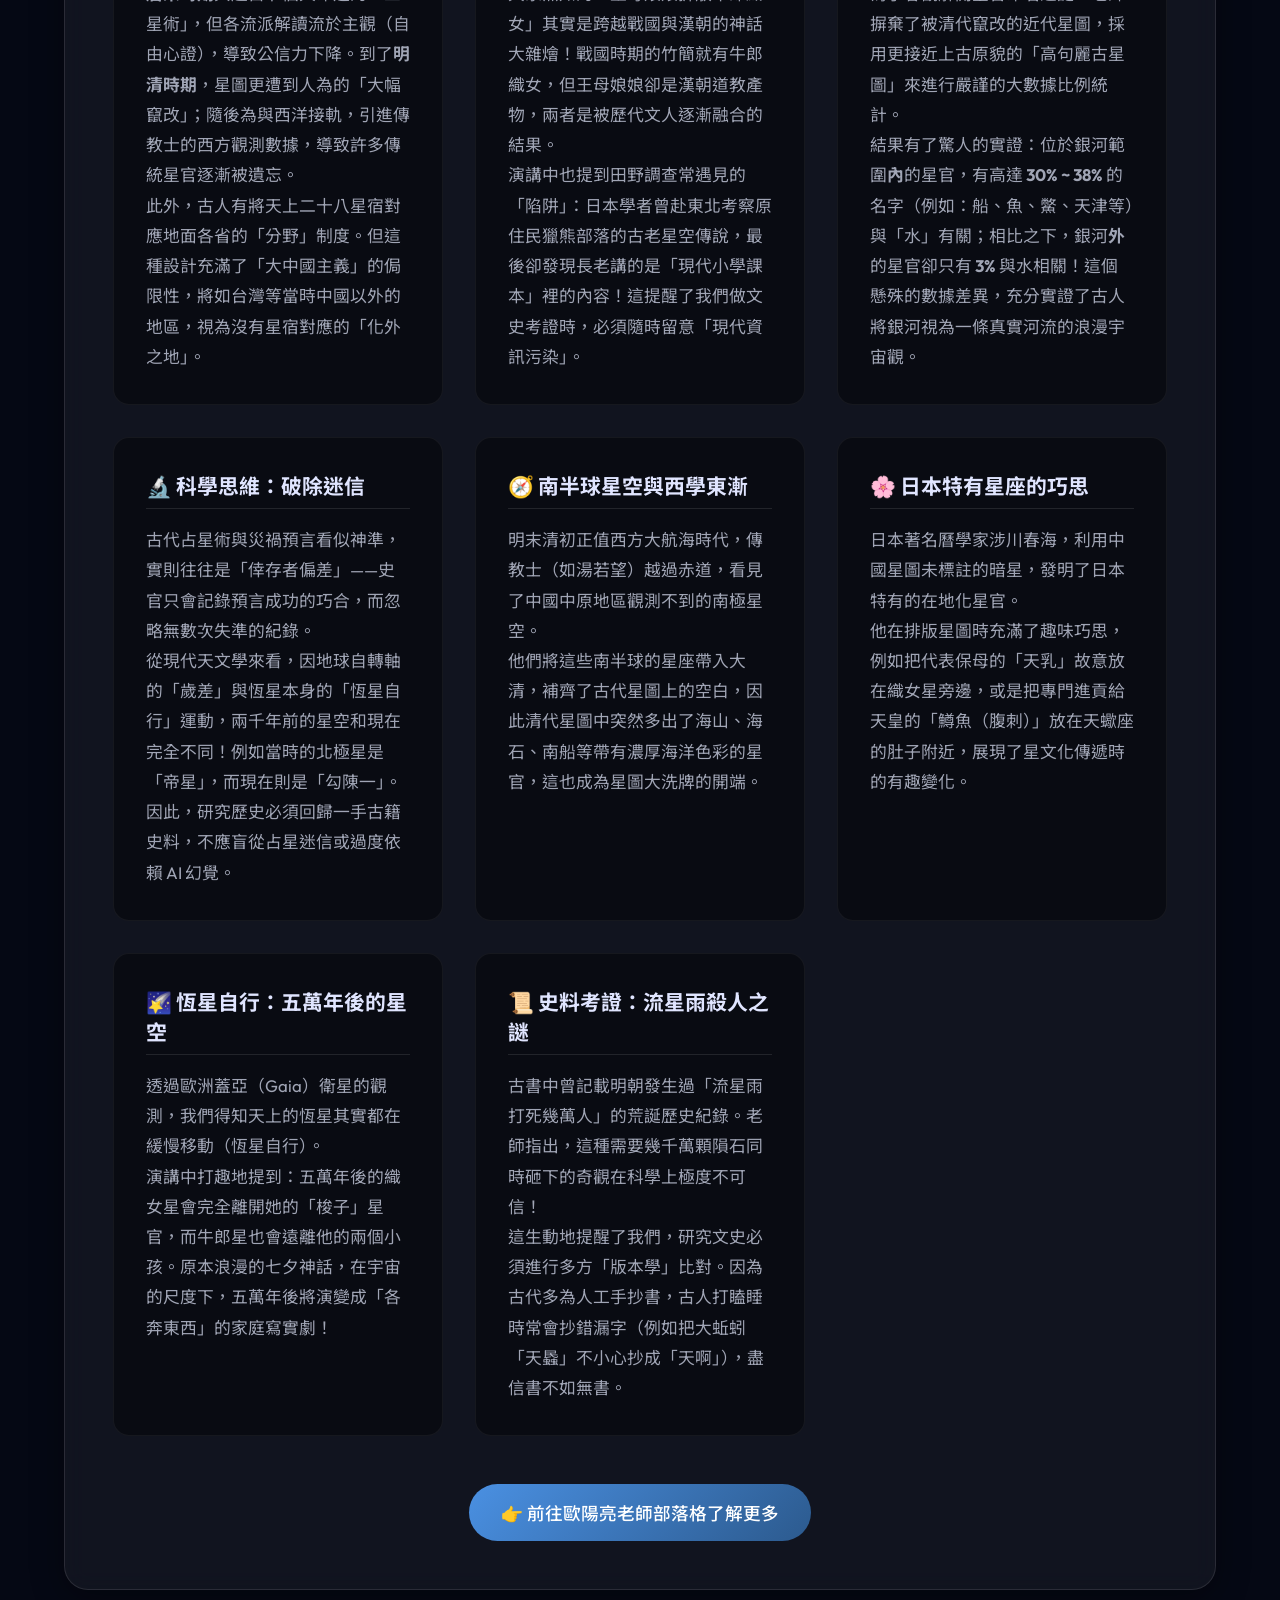
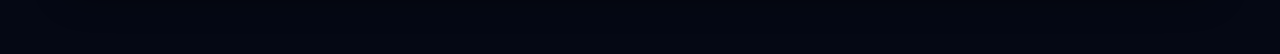
==== commit 275a3ca2: "Add 4 more detailed lecture cards" ====
--- a/index.html
+++ b/index.html
@@ -89,6 +89,26 @@
                 <p>古代占星術與災禍預言看似神準，實則往往是「倖存者偏差」——史官只會記錄預言成功的巧合，而忽略無數次失準的紀錄。</p>
                 <p>從現代天文學來看，因地球自轉軸的「歲差」與恆星本身的「恆星自行」運動，兩千年前的星空和現在完全不同！例如當時的北極星是「帝星」，而現在則是「勾陳一」。因此，研究歷史必須回歸一手古籍史料，不應盲從占星迷信或過度依賴 AI 幻覺。</p>
             </div>
+            <div class="lecture-card">
+                <h3>🧭 南半球星空與西學東漸</h3>
+                <p>明末清初正值西方大航海時代，傳教士（如湯若望）越過赤道，看見了中國中原地區觀測不到的南極星空。</p>
+                <p>他們將這些南半球的星座帶入大清，補齊了古代星圖上的空白，因此清代星圖中突然多出了海山、海石、南船等帶有濃厚海洋色彩的星官，這也成為星圖大洗牌的開端。</p>
+            </div>
+            <div class="lecture-card">
+                <h3>🌸 日本特有星座的巧思</h3>
+                <p>日本著名曆學家涉川春海，利用中國星圖未標註的暗星，發明了日本特有的在地化星官。</p>
+                <p>他在排版星圖時充滿了趣味巧思，例如把代表保母的「天乳」故意放在織女星旁邊，或是把專門進貢給天皇的「鱒魚（腹刺）」放在天蠍座的肚子附近，展現了星文化傳遞時的有趣變化。</p>
+            </div>
+            <div class="lecture-card">
+                <h3>🌠 恆星自行：五萬年後的星空</h3>
+                <p>透過歐洲蓋亞（Gaia）衛星的觀測，我們得知天上的恆星其實都在緩慢移動（恆星自行）。</p>
+                <p>演講中打趣地提到：五萬年後的織女星會完全離開她的「梭子」星官，而牛郎星也會遠離他的兩個小孩。原本浪漫的七夕神話，在宇宙的尺度下，五萬年後將演變成「各奔東西」的家庭寫實劇！</p>
+            </div>
+            <div class="lecture-card">
+                <h3>📜 史料考證：流星雨殺人之謎</h3>
+                <p>古書中曾記載明朝發生過「流星雨打死幾萬人」的荒誕歷史紀錄。老師指出，這種需要幾千萬顆隕石同時砸下的奇觀在科學上極度不可信！</p>
+                <p>這生動地提醒了我們，研究文史必須進行多方「版本學」比對。因為古代多為人工手抄書，古人打瞌睡時常會抄錯漏字（例如把大蚯蚓「天蟁」不小心抄成「天啊」），盡信書不如無書。</p>
+            </div>
         </div>
         <div class="lecture-footer">
             <a href="https://liangouystar.blogspot.com/" target="_blank" class="blog-btn">👉 前往歐陽亮老師部落格了解更多</a>
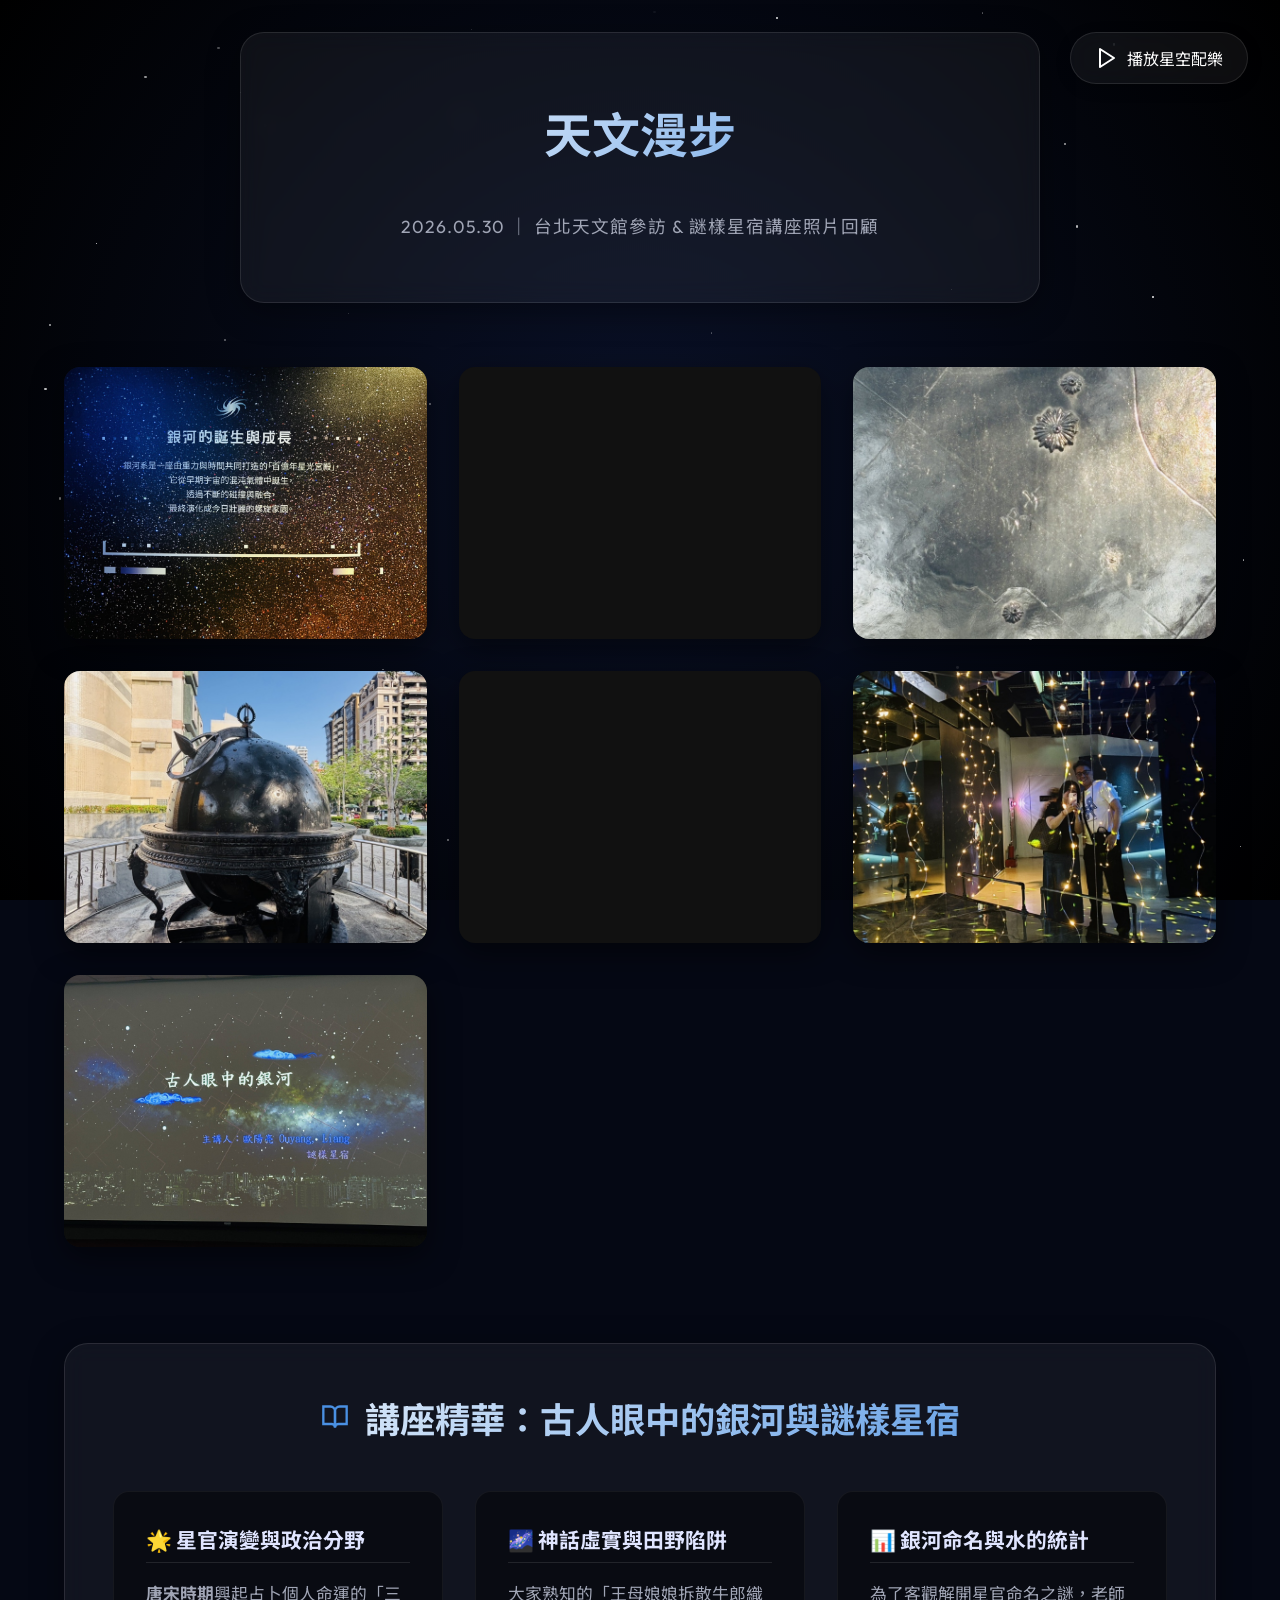
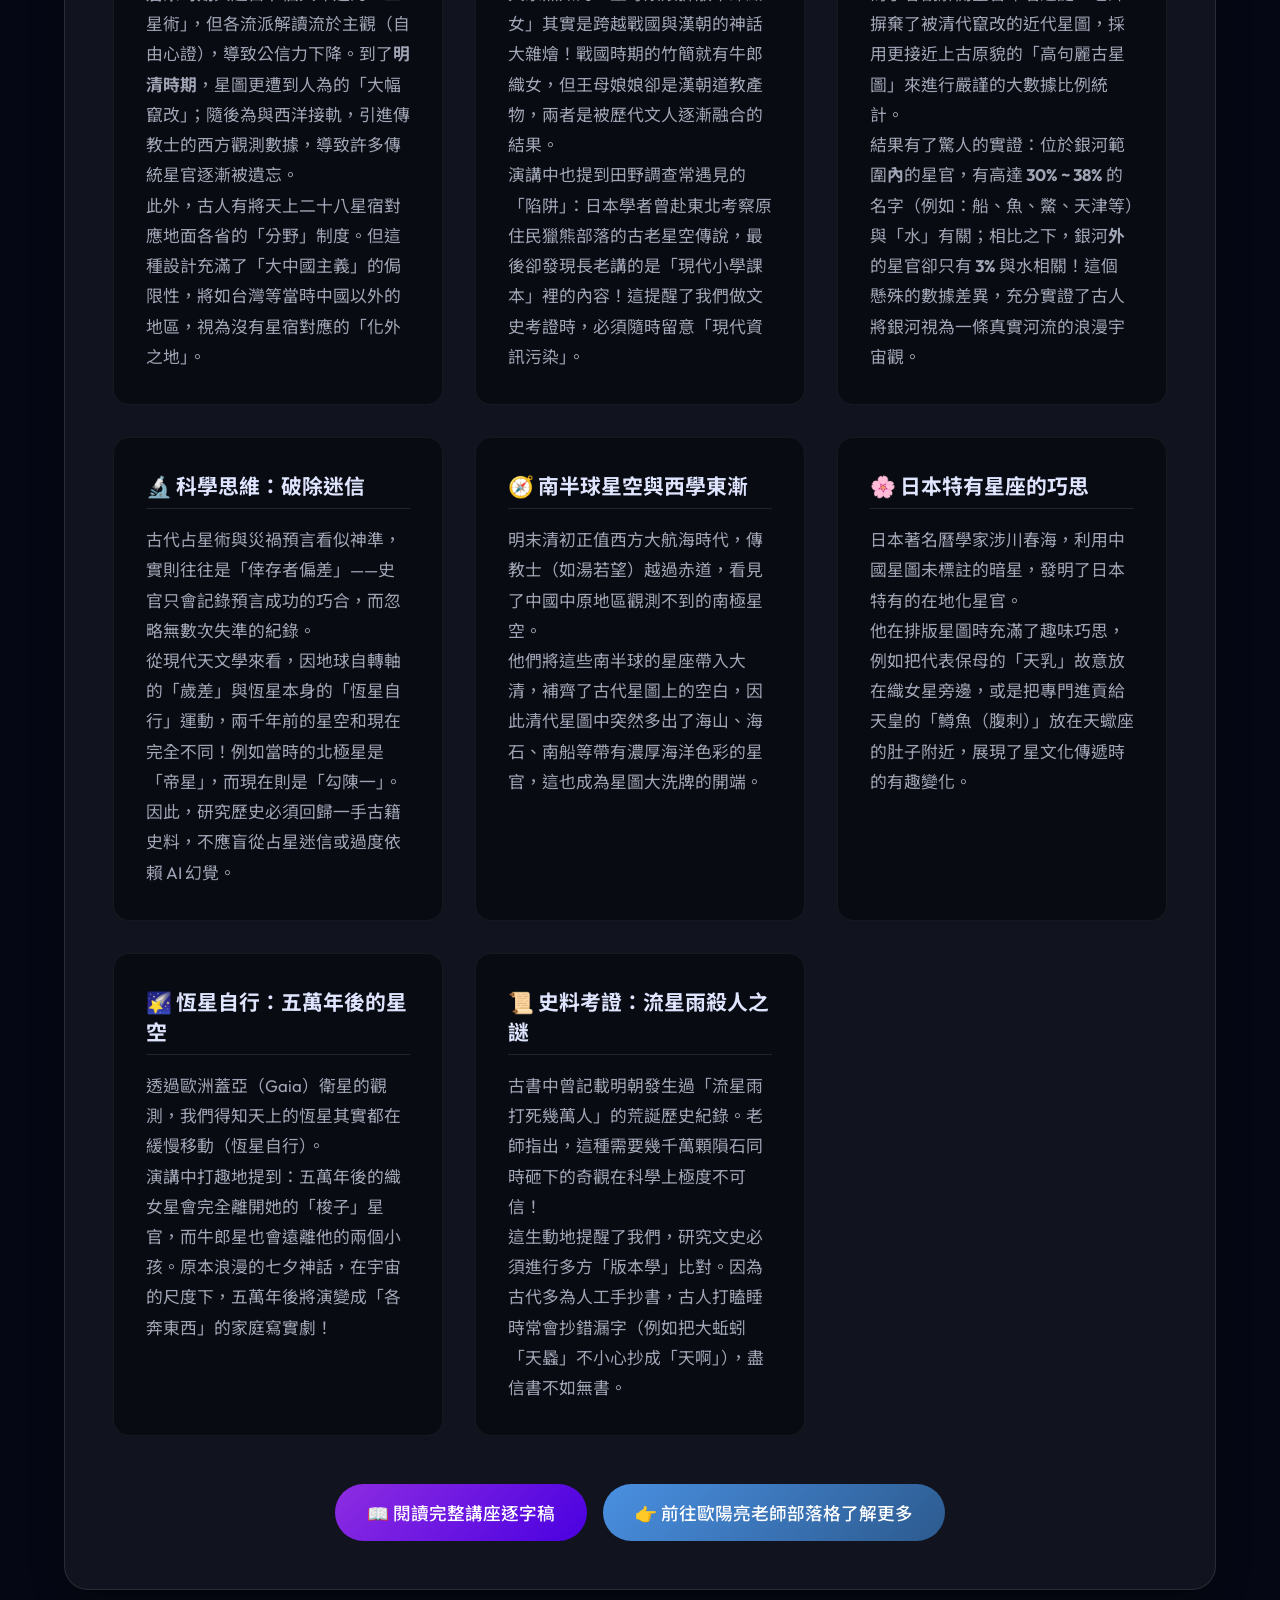
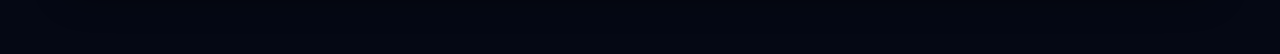
==== commit d86804a9: "Add full transcript page" ====
--- a/index.html
+++ b/index.html
@@ -110,7 +110,8 @@
                 <p>這生動地提醒了我們，研究文史必須進行多方「版本學」比對。因為古代多為人工手抄書，古人打瞌睡時常會抄錯漏字（例如把大蚯蚓「天蟁」不小心抄成「天啊」），盡信書不如無書。</p>
             </div>
         </div>
-        <div class="lecture-footer">
+        <div class="lecture-footer" style="display: flex; gap: 1rem; justify-content: center; flex-wrap: wrap;">
+            <a href="transcript.html" class="blog-btn" style="background: linear-gradient(135deg, #8e2de2, #4a00e0);">📖 閱讀完整講座逐字稿</a>
             <a href="https://liangouystar.blogspot.com/" target="_blank" class="blog-btn">👉 前往歐陽亮老師部落格了解更多</a>
         </div>
     </section>
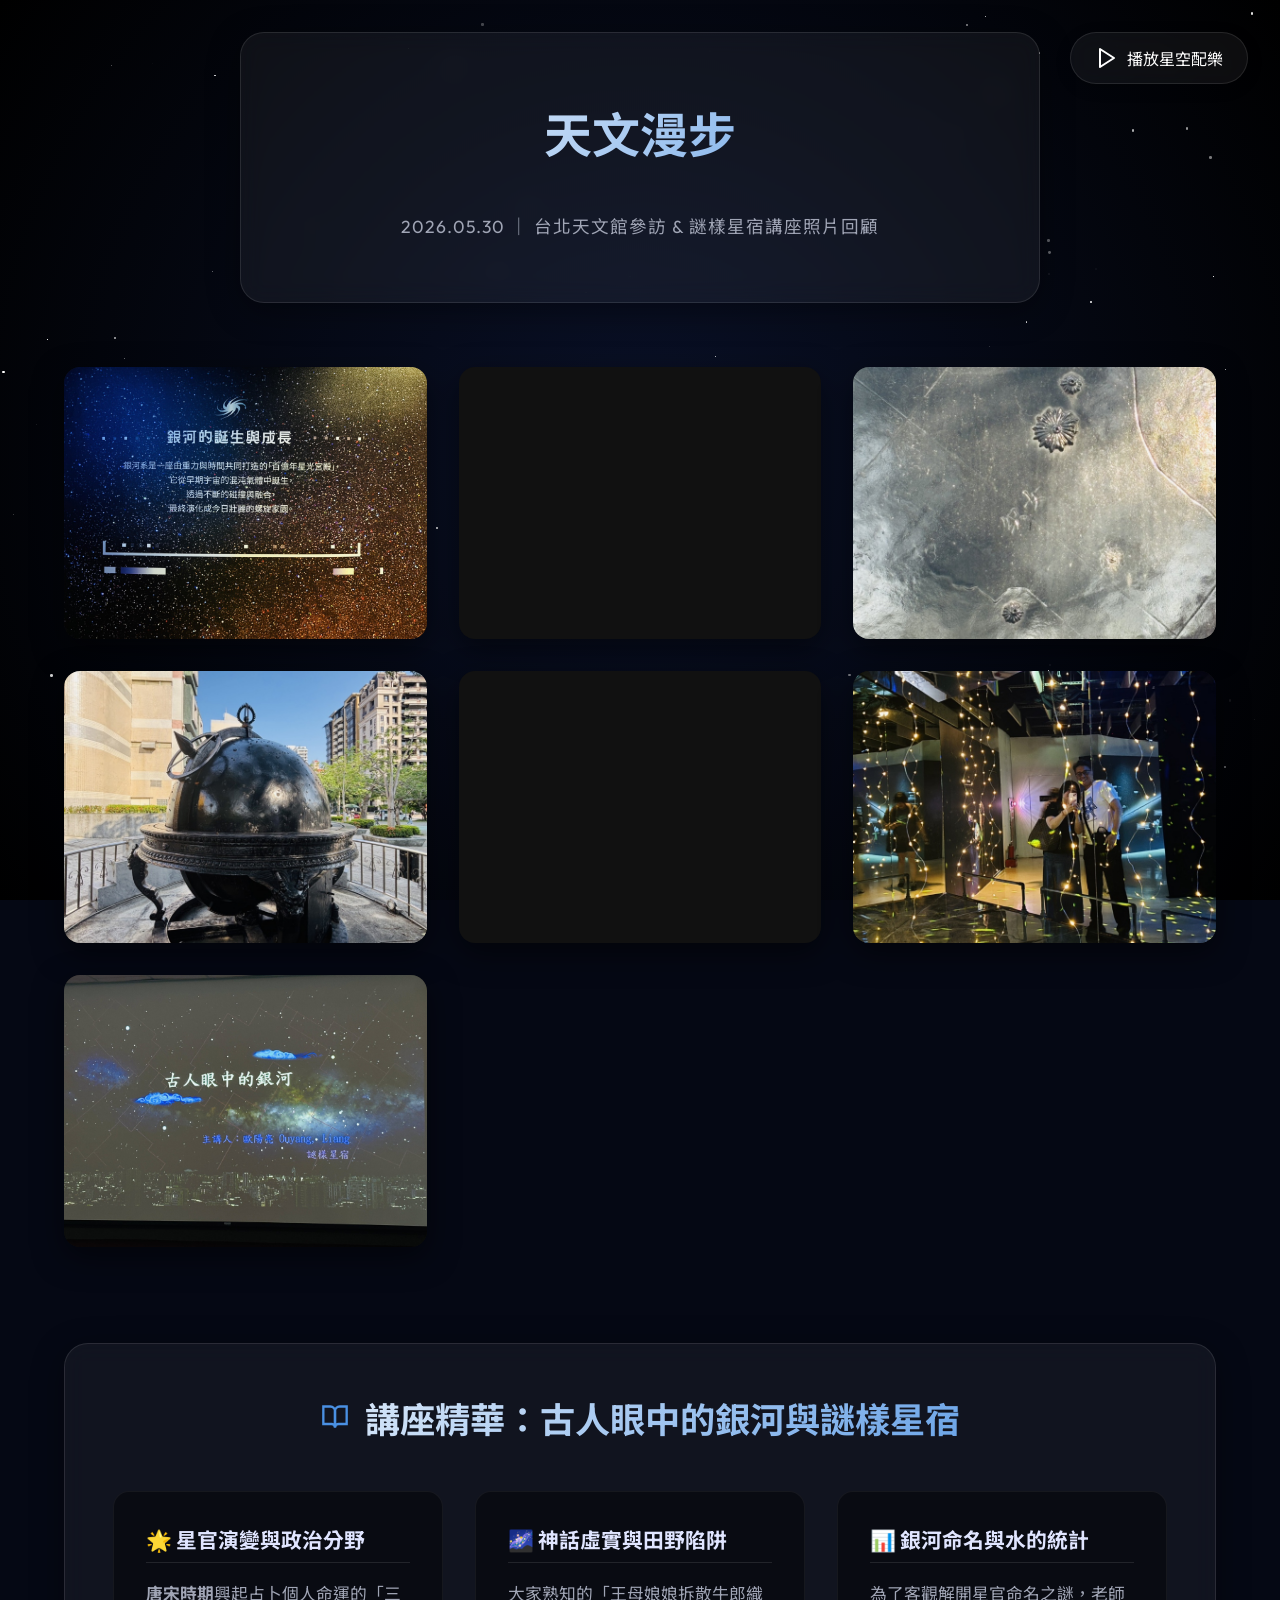
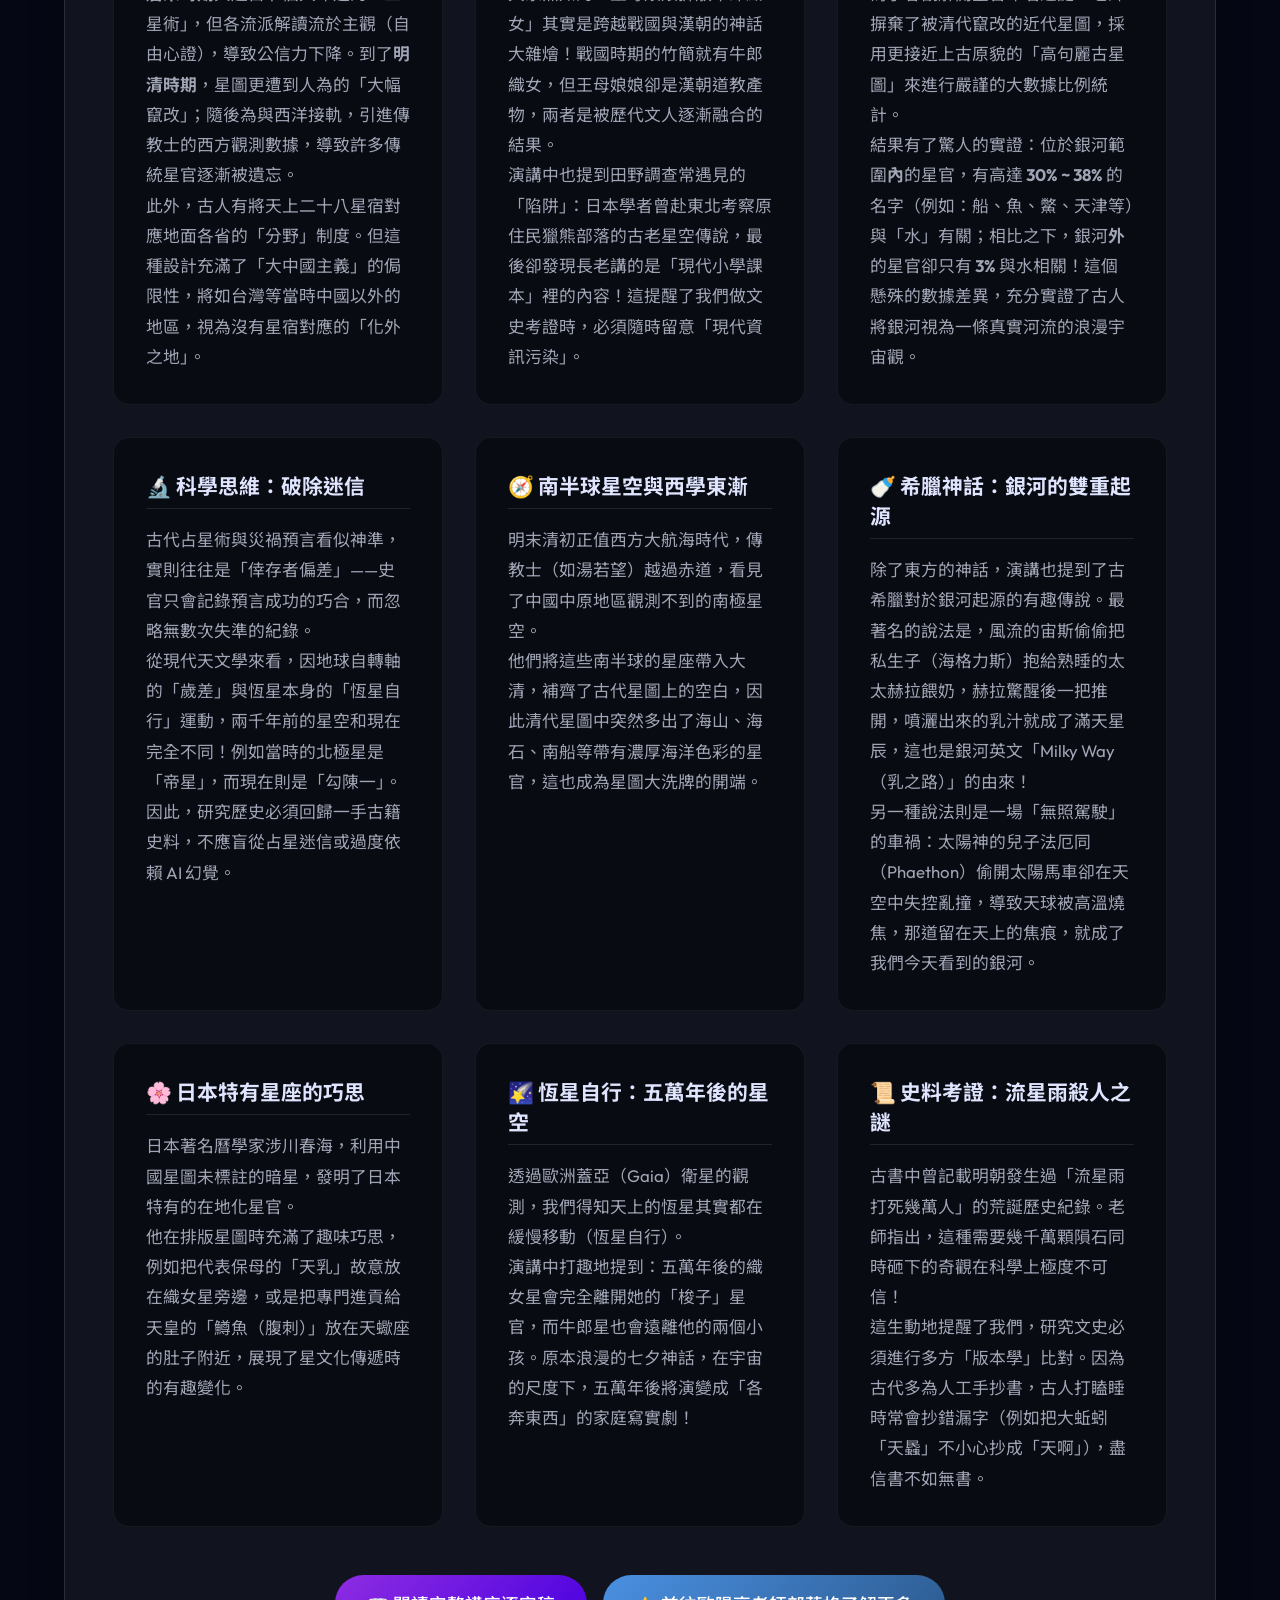
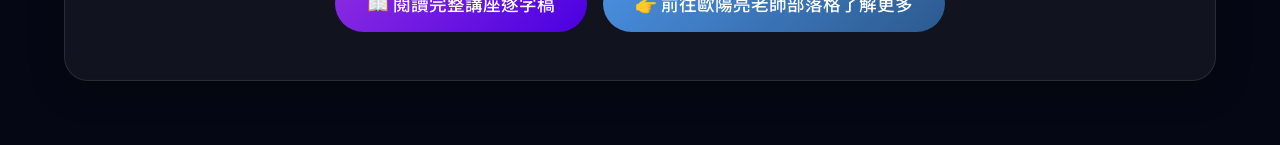
==== commit a07a335b: "Add Greek mythology origins of the Milky Way" ====
--- a/index.html
+++ b/index.html
@@ -95,6 +95,11 @@
                 <p>他們將這些南半球的星座帶入大清，補齊了古代星圖上的空白，因此清代星圖中突然多出了海山、海石、南船等帶有濃厚海洋色彩的星官，這也成為星圖大洗牌的開端。</p>
             </div>
             <div class="lecture-card">
+                <h3>🍼 希臘神話：銀河的雙重起源</h3>
+                <p>除了東方的神話，演講也提到了古希臘對於銀河起源的有趣傳說。最著名的說法是，風流的宙斯偷偷把私生子（海格力斯）抱給熟睡的太太赫拉餵奶，赫拉驚醒後一把推開，噴灑出來的乳汁就成了滿天星辰，這也是銀河英文「Milky Way（乳之路）」的由來！</p>
+                <p>另一種說法則是一場「無照駕駛」的車禍：太陽神的兒子法厄同（Phaethon）偷開太陽馬車卻在天空中失控亂撞，導致天球被高溫燒焦，那道留在天上的焦痕，就成了我們今天看到的銀河。</p>
+            </div>
+            <div class="lecture-card">
                 <h3>🌸 日本特有星座的巧思</h3>
                 <p>日本著名曆學家涉川春海，利用中國星圖未標註的暗星，發明了日本特有的在地化星官。</p>
                 <p>他在排版星圖時充滿了趣味巧思，例如把代表保母的「天乳」故意放在織女星旁邊，或是把專門進貢給天皇的「鱒魚（腹刺）」放在天蠍座的肚子附近，展現了星文化傳遞時的有趣變化。</p>
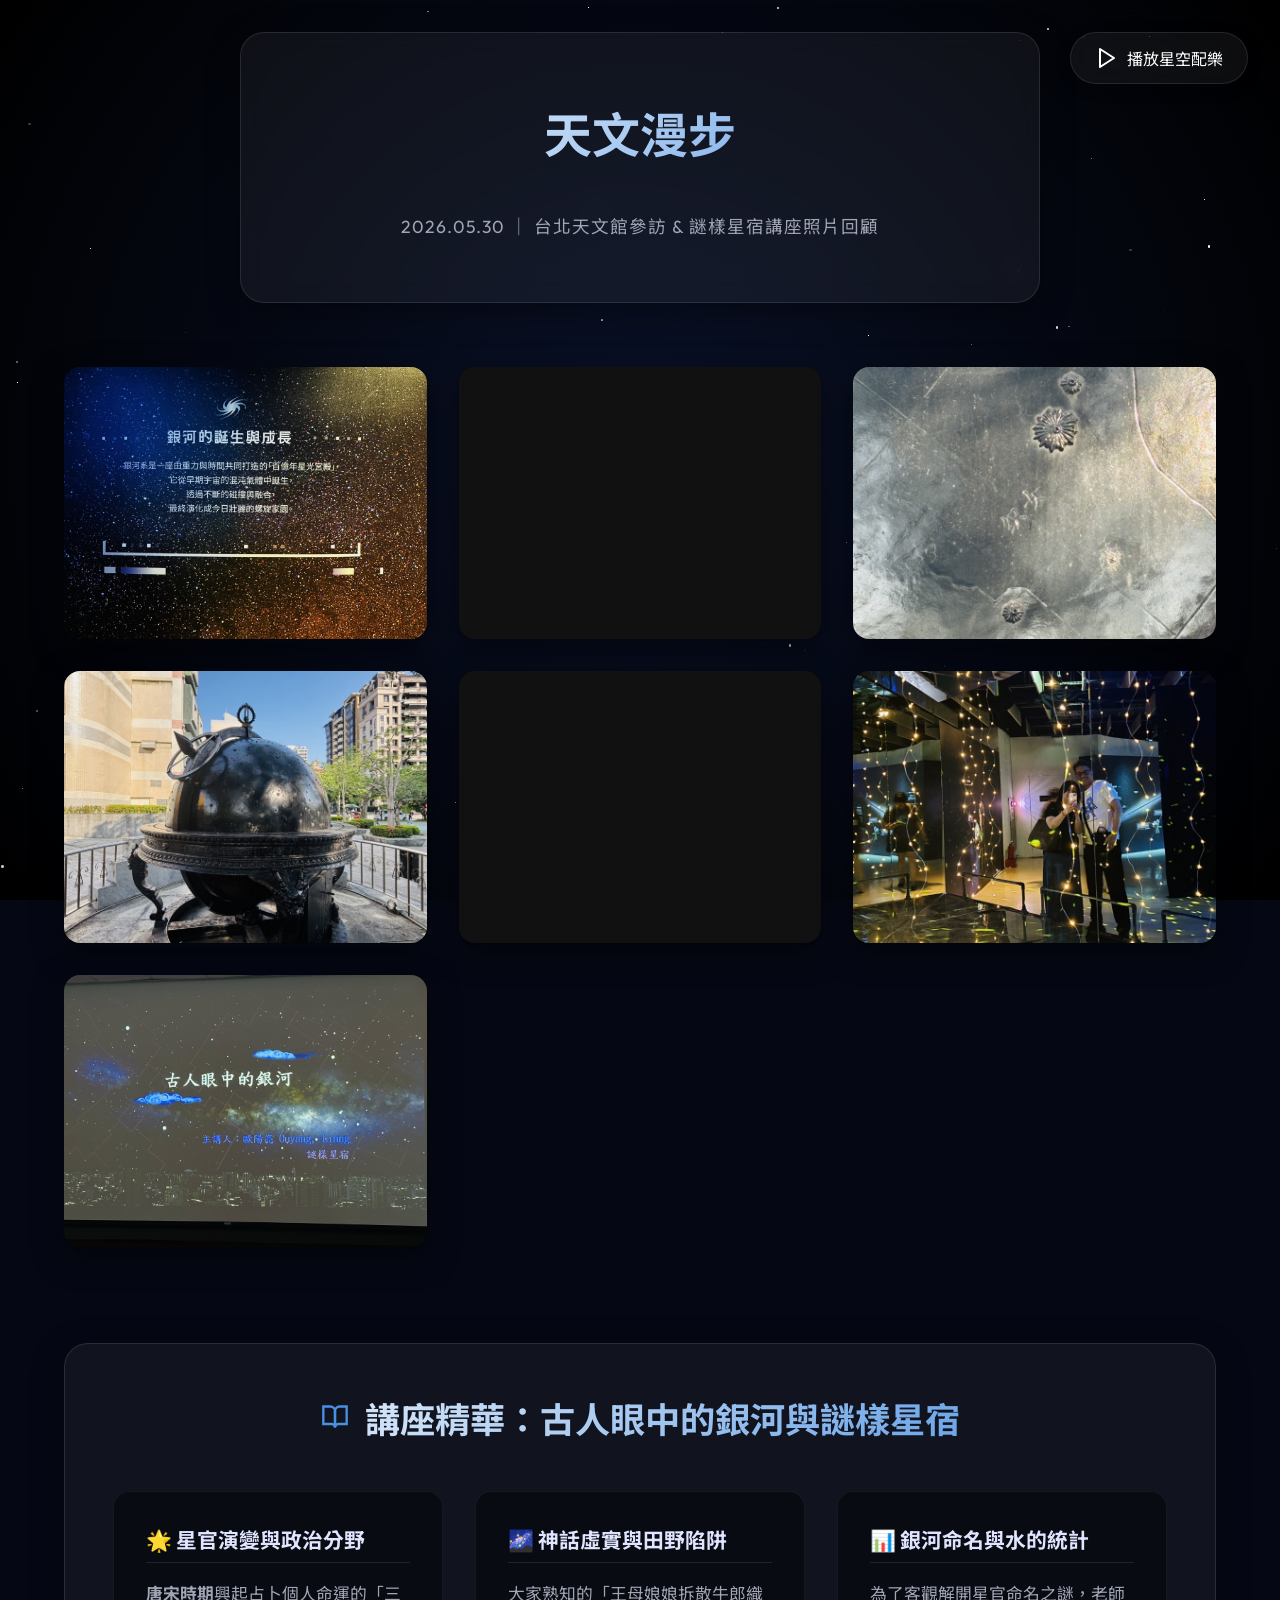
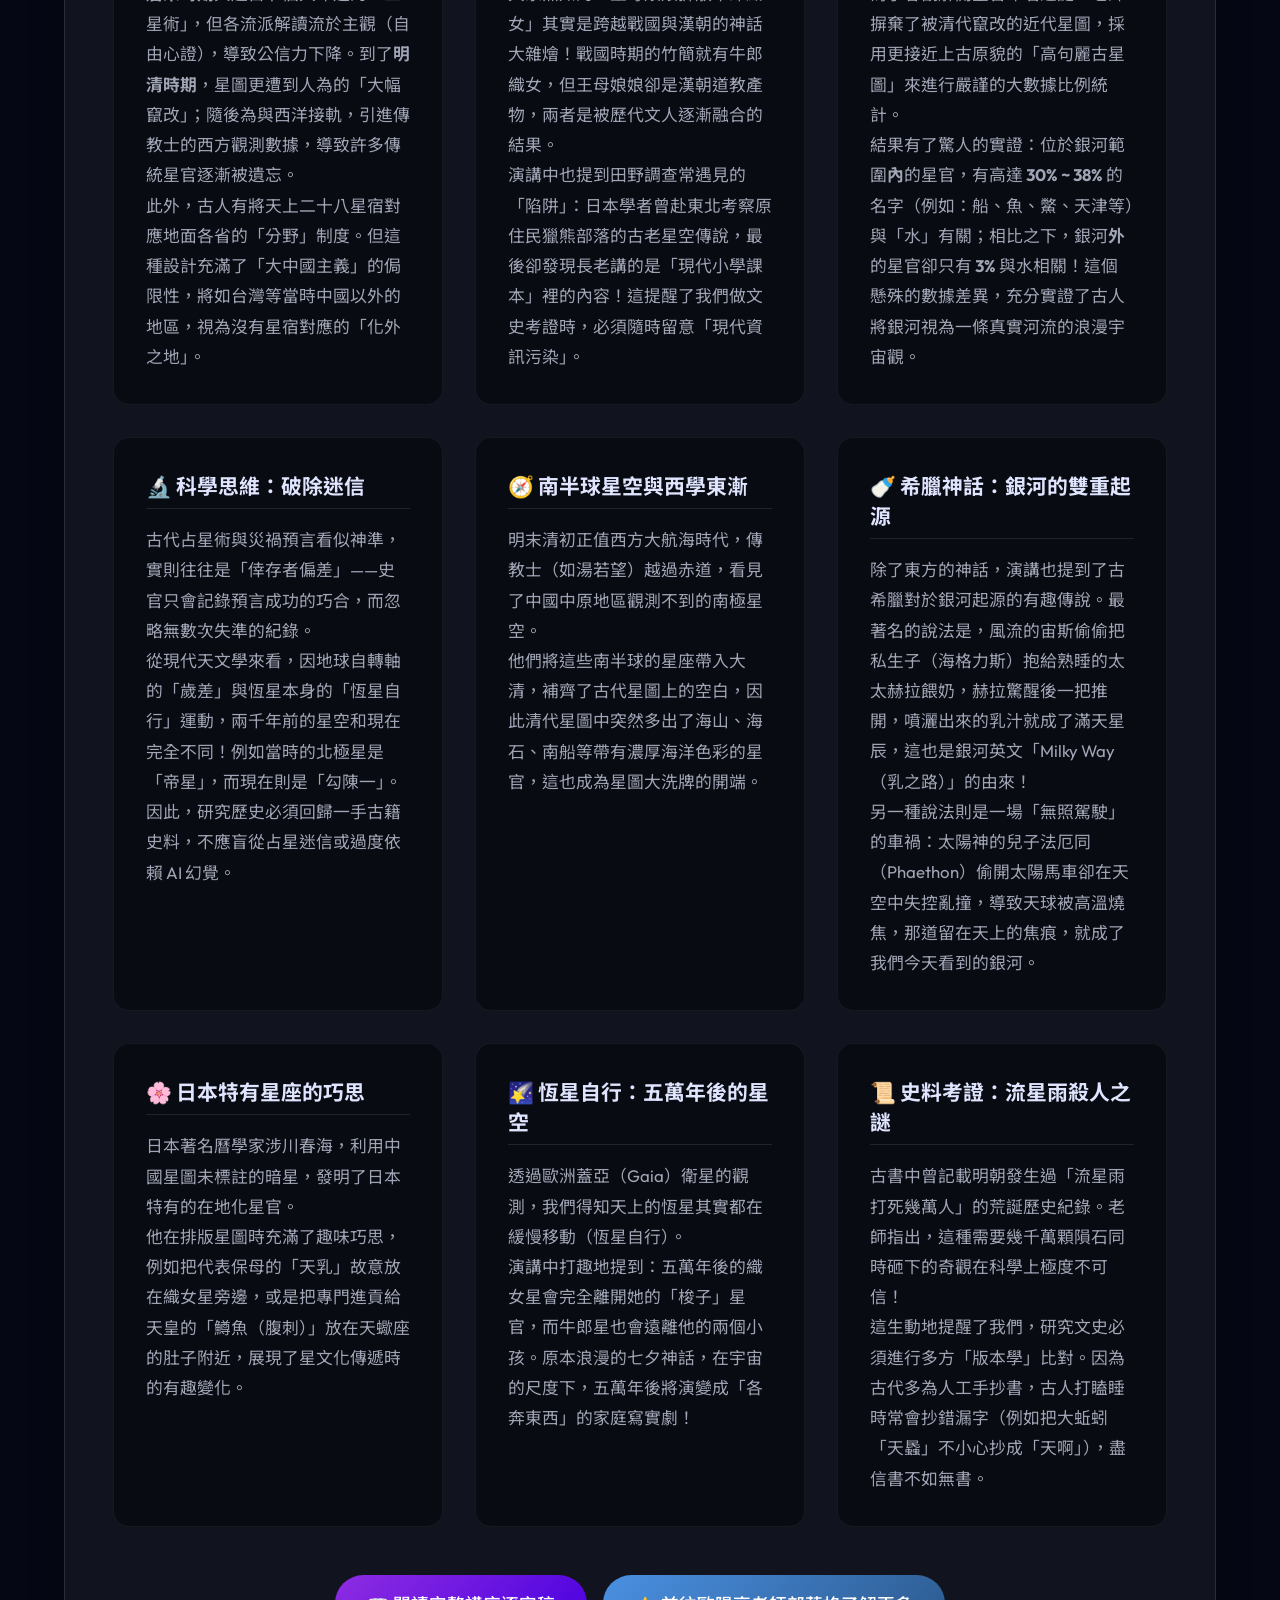
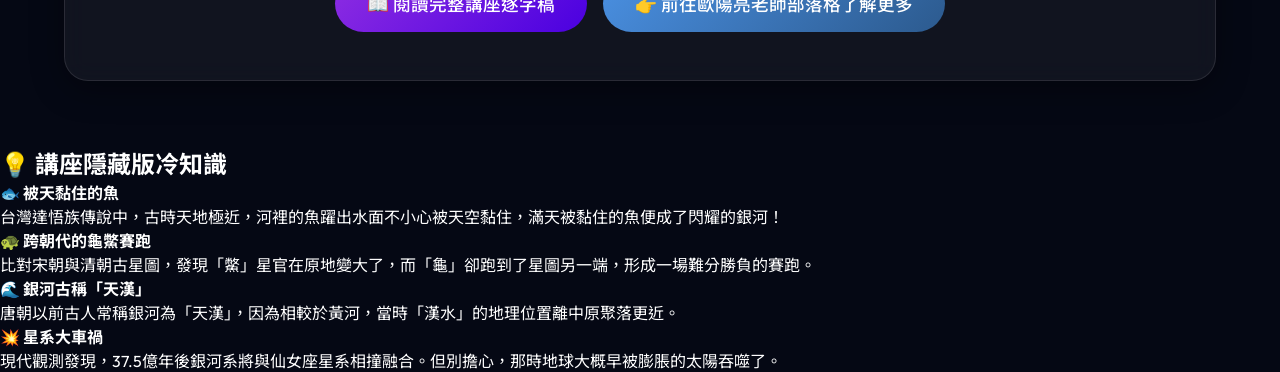
==== commit 0b8607b8: "Add trivia section with bonus facts" ====
--- a/index.html
+++ b/index.html
@@ -121,6 +121,28 @@
         </div>
     </section>
 
+    <section class="trivia-content">
+        <h2>💡 講座隱藏版冷知識</h2>
+        <div class="trivia-grid">
+            <div class="trivia-card">
+                <h4>🐟 被天黏住的魚</h4>
+                <p>台灣達悟族傳說中，古時天地極近，河裡的魚躍出水面不小心被天空黏住，滿天被黏住的魚便成了閃耀的銀河！</p>
+            </div>
+            <div class="trivia-card">
+                <h4>🐢 跨朝代的龜鱉賽跑</h4>
+                <p>比對宋朝與清朝古星圖，發現「鱉」星官在原地變大了，而「龜」卻跑到了星圖另一端，形成一場難分勝負的賽跑。</p>
+            </div>
+            <div class="trivia-card">
+                <h4>🌊 銀河古稱「天漢」</h4>
+                <p>唐朝以前古人常稱銀河為「天漢」，因為相較於黃河，當時「漢水」的地理位置離中原聚落更近。</p>
+            </div>
+            <div class="trivia-card">
+                <h4>💥 星系大車禍</h4>
+                <p>現代觀測發現，37.5億年後銀河系將與仙女座星系相撞融合。但別擔心，那時地球大概早被膨脹的太陽吞噬了。</p>
+            </div>
+        </div>
+    </section>
+
     <!-- Lightbox Modal -->
     <div id="lightbox" class="lightbox">
         <span class="close-btn">&times;</span>
